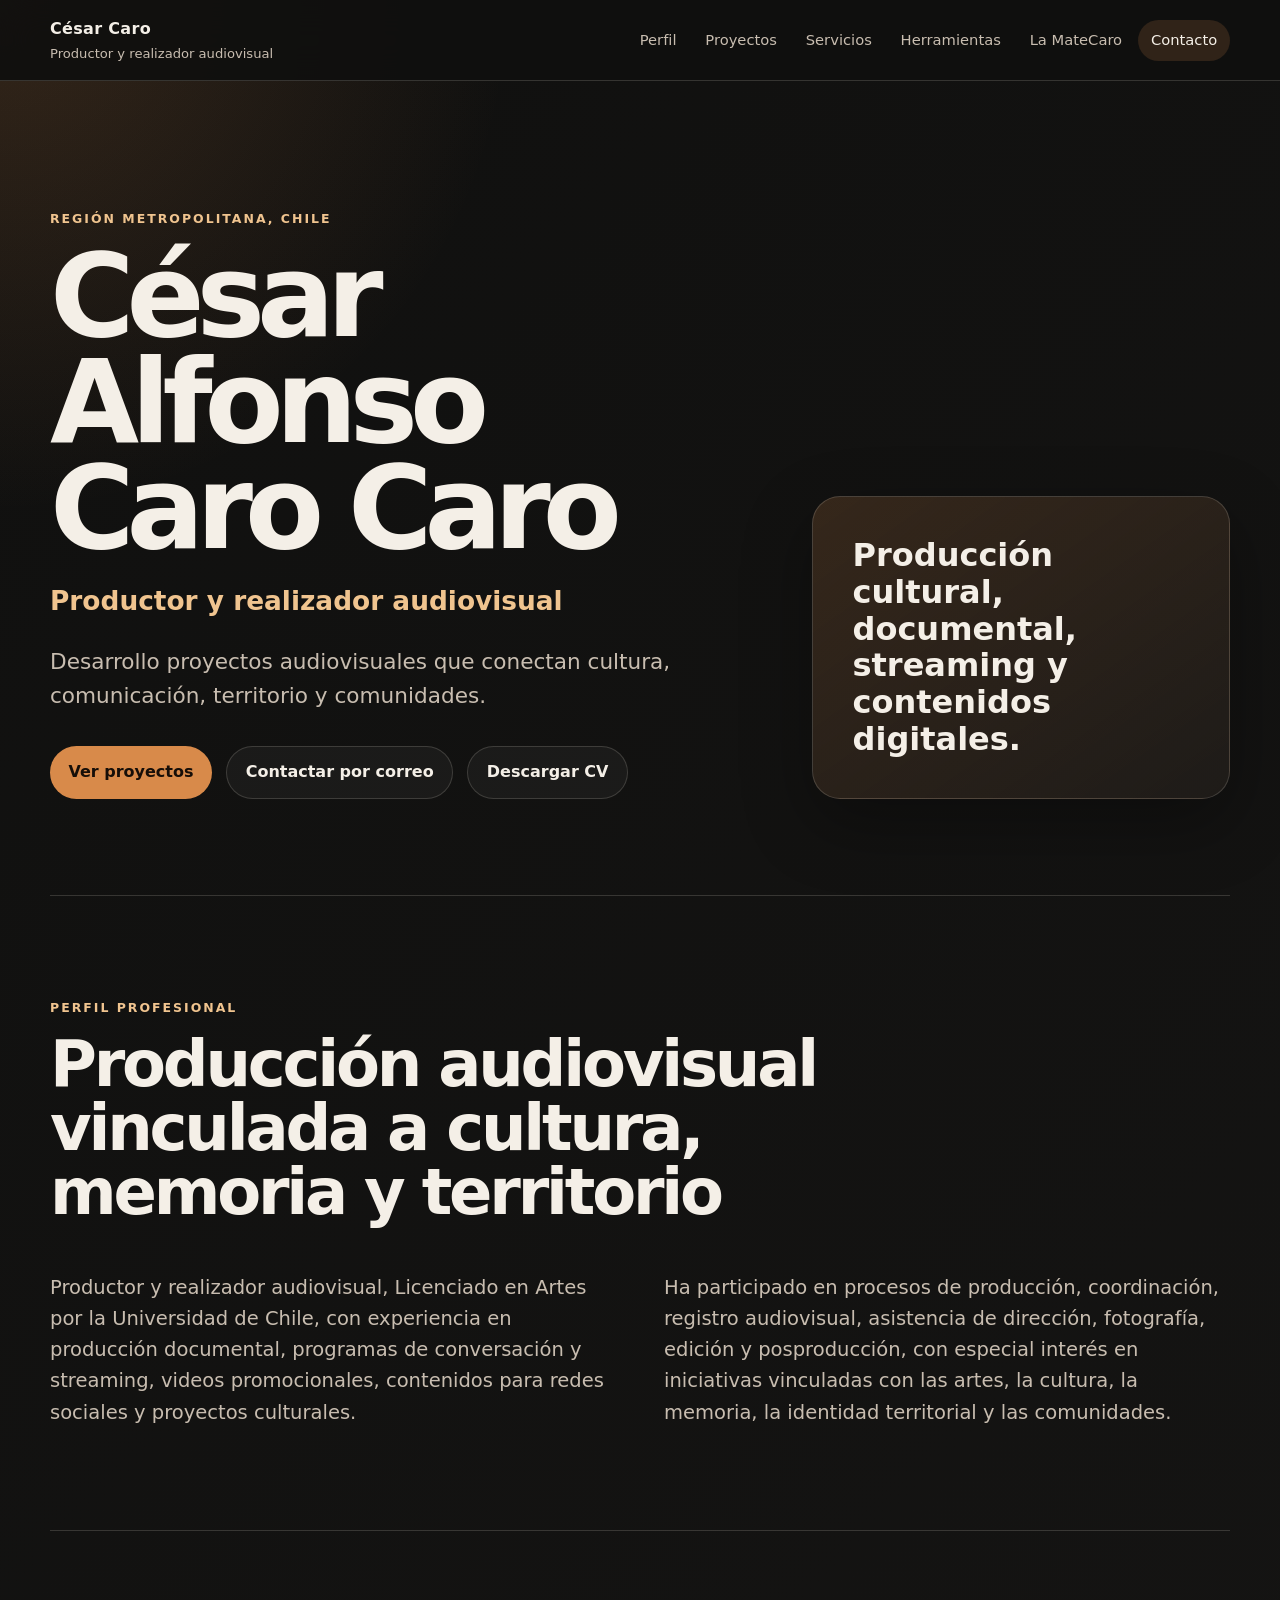
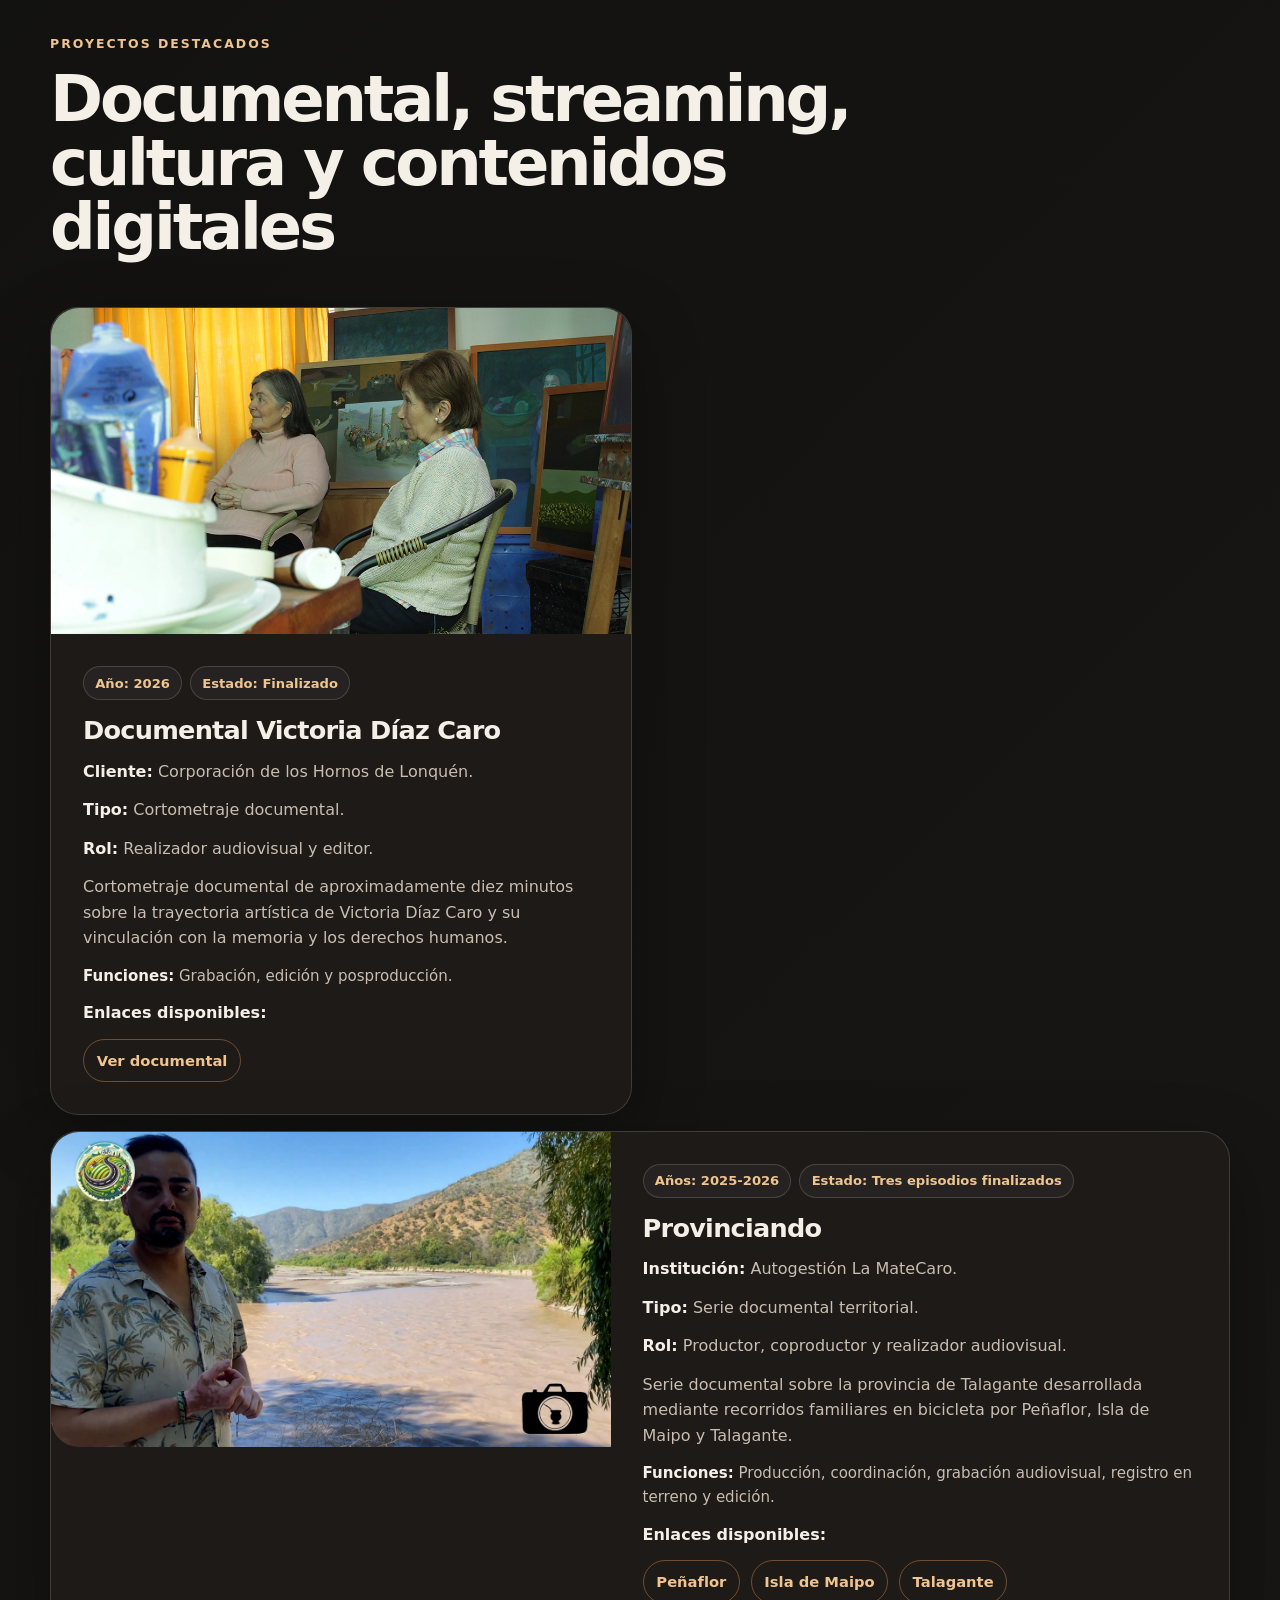
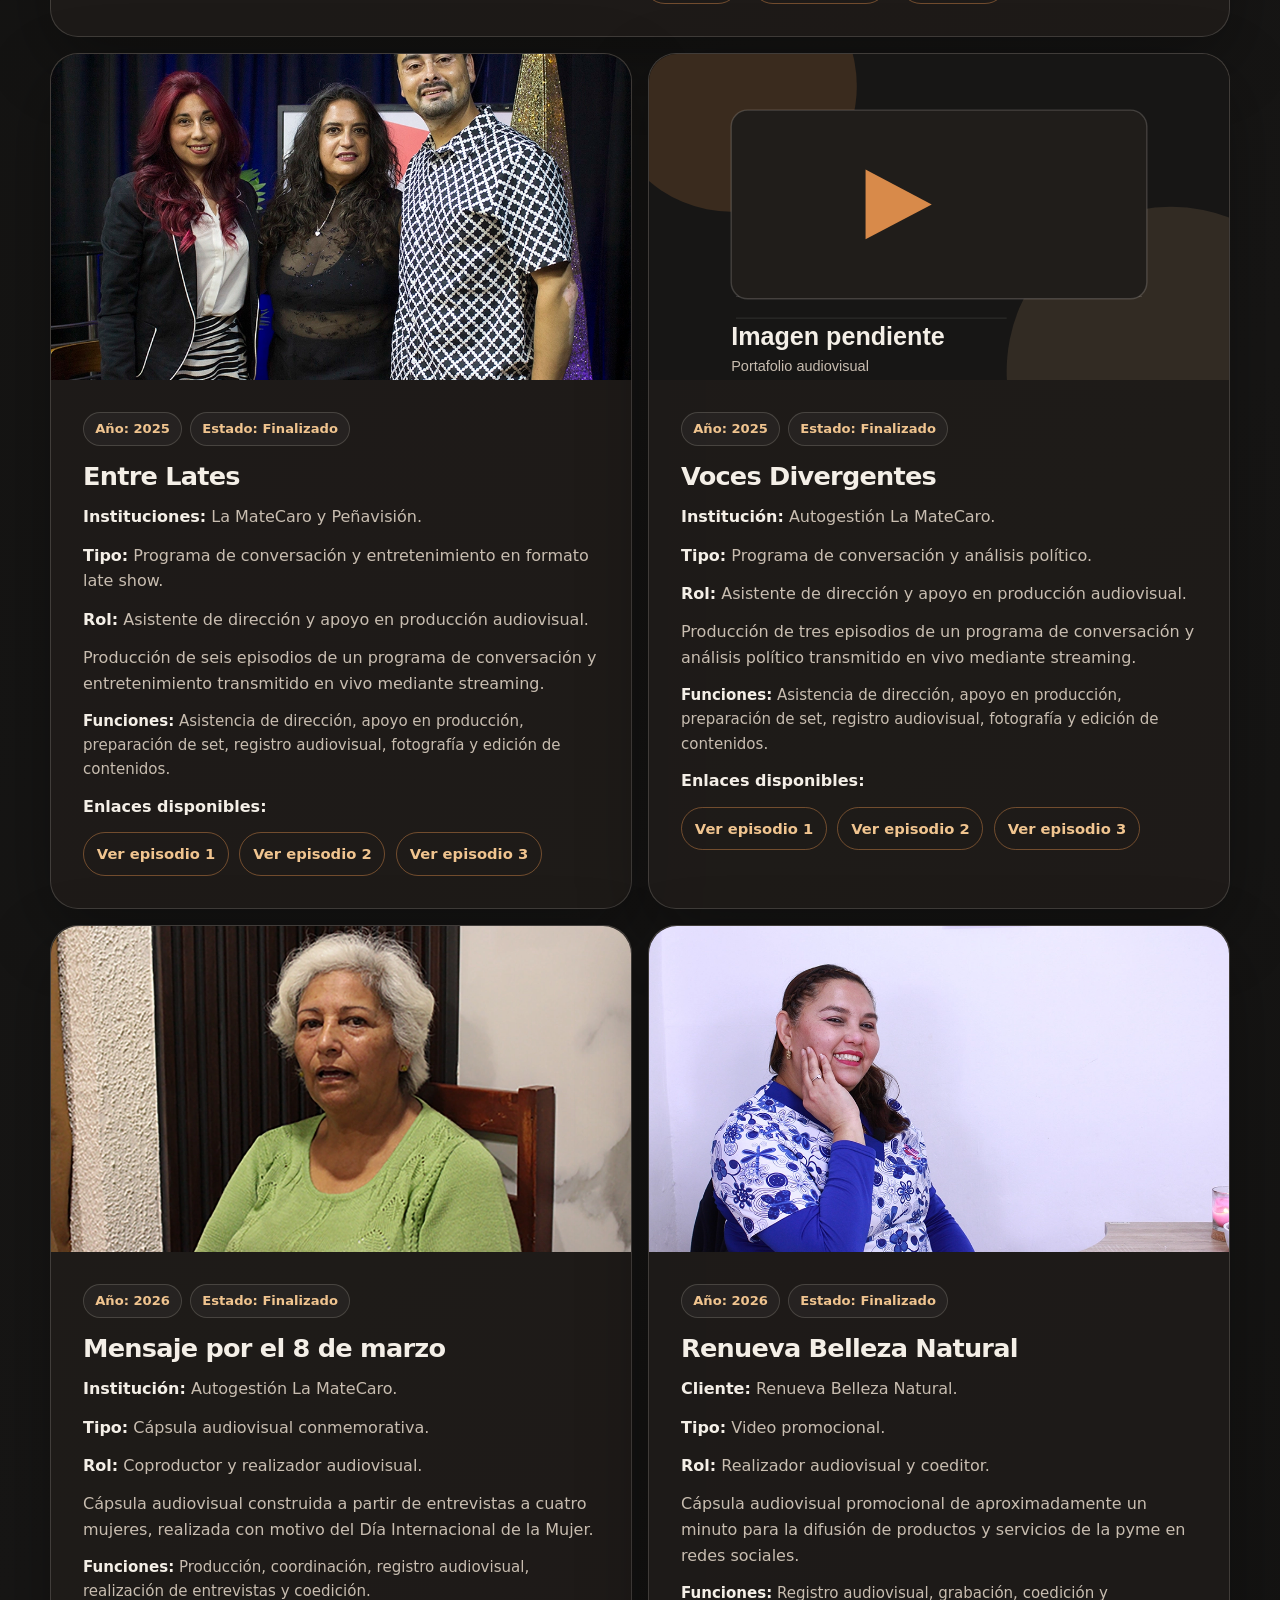
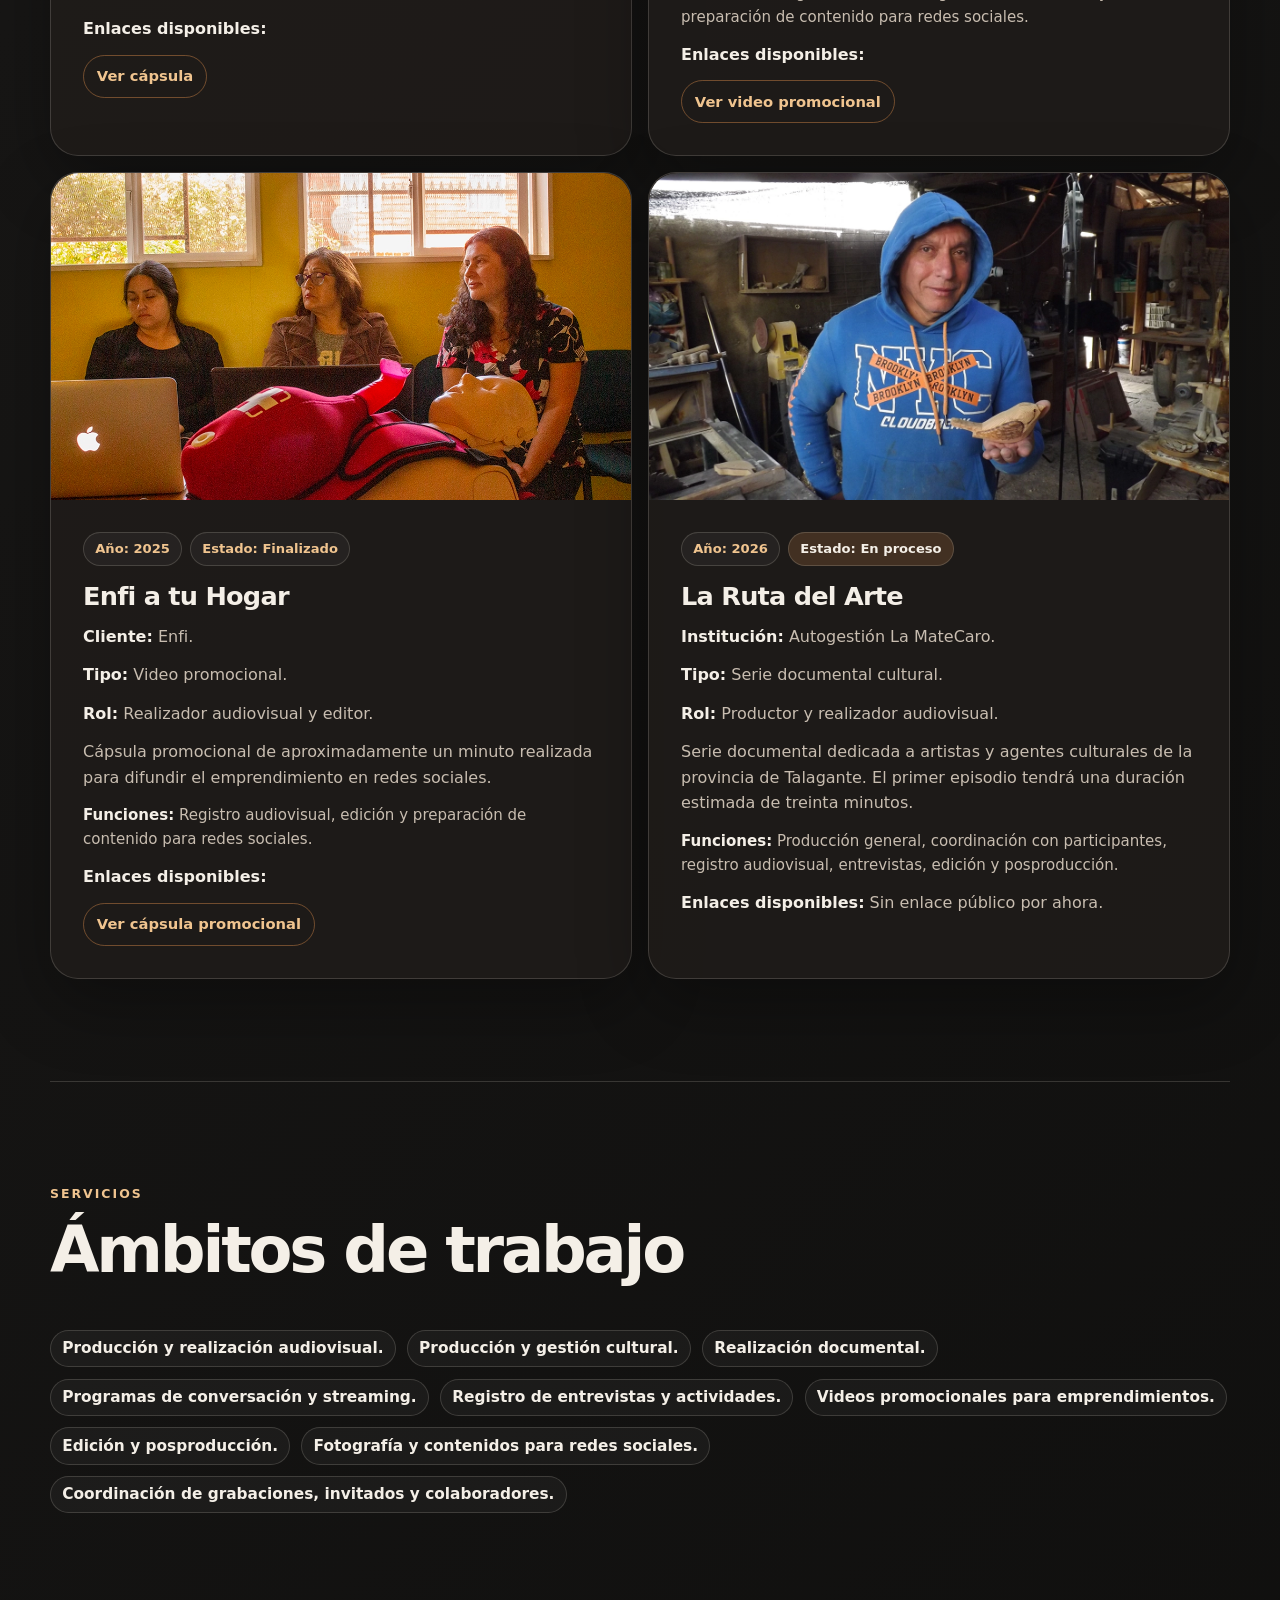
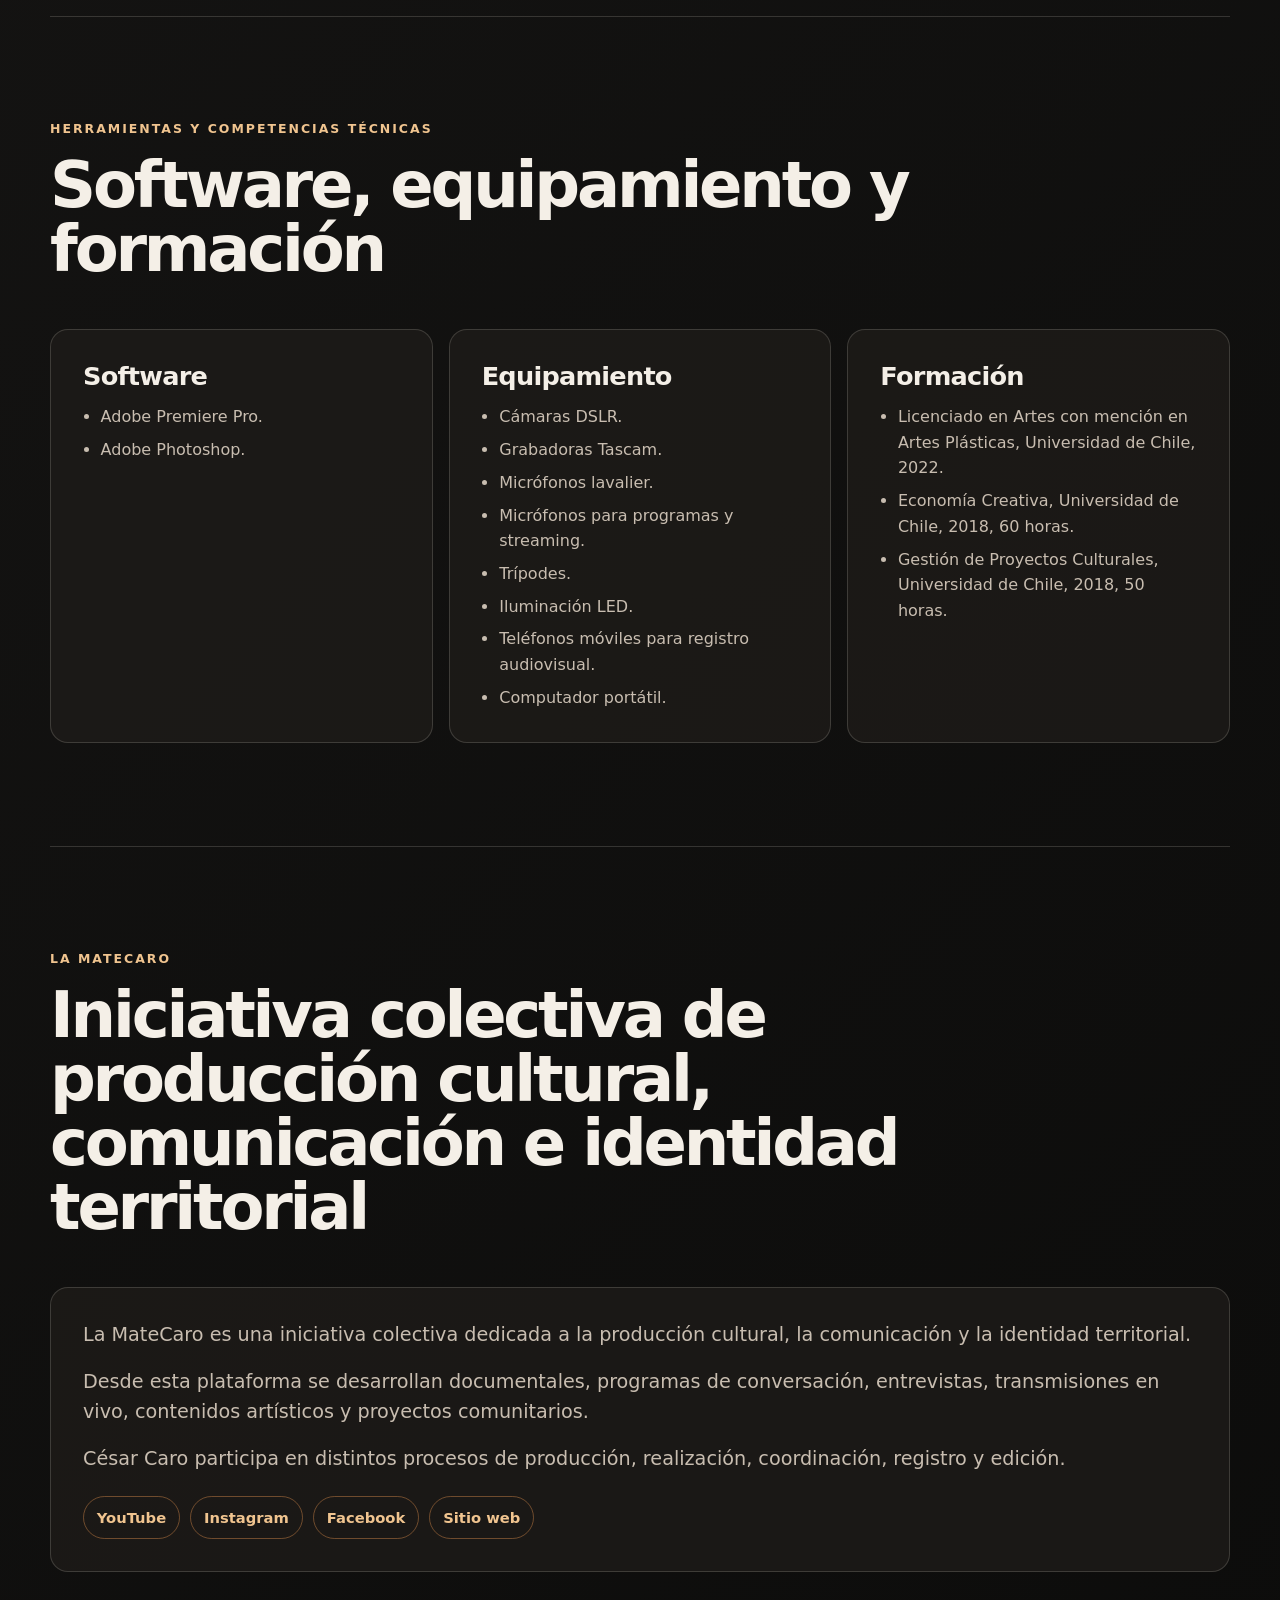
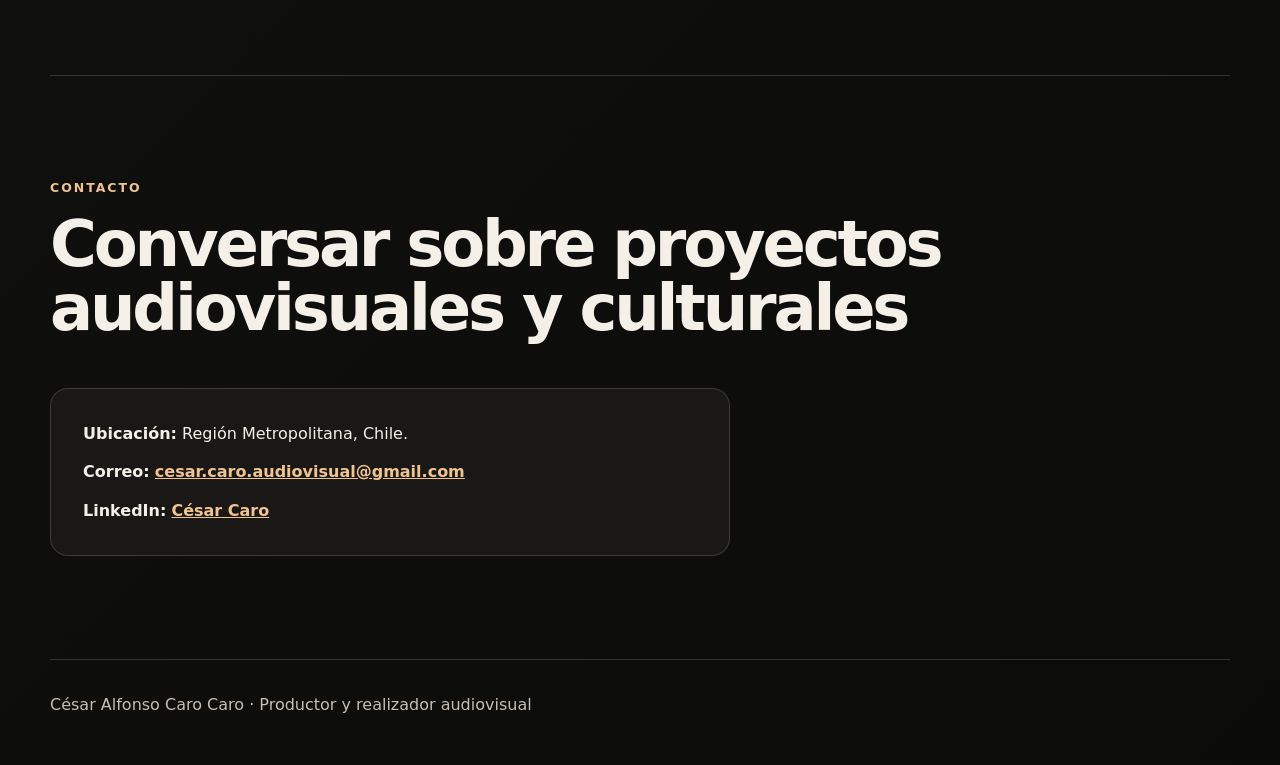
==== index.html @ 21b6f990 "Crea versión pública segura del portafolio" ====
<!doctype html>
<html lang="es">
  <head>
    <meta charset="utf-8">
    <meta name="viewport" content="width=device-width, initial-scale=1">
    <meta name="description" content="Portafolio profesional de César Alfonso Caro Caro, productor y realizador audiovisual en la Región Metropolitana, Chile.">
    <title>César Alfonso Caro Caro | Portafolio audiovisual</title>
    <link rel="stylesheet" href="./assets/css/styles.css">
    <script src="./assets/js/main.js" defer></script>
  </head>
  <body>
    <a class="skip-link" href="#contenido">Saltar al contenido principal</a>

    <header class="site-header">
      <div class="header-inner">
        <a class="brand" href="#inicio" aria-label="Ir al inicio">
          <span class="brand-name">César Caro</span>
          <span class="brand-role">Productor y realizador audiovisual</span>
        </a>
        <button class="nav-toggle" type="button" aria-expanded="false" aria-controls="navegacion">
          <span class="nav-toggle-line"></span>
          <span class="sr-only">Abrir navegación</span>
        </button>
        <nav class="site-nav" id="navegacion" aria-label="Navegación principal">
          <a href="#perfil">Perfil</a>
          <a href="#proyectos">Proyectos</a>
          <a href="#servicios">Servicios</a>
          <a href="#herramientas">Herramientas</a>
          <a href="#matecaro">La MateCaro</a>
          <a href="#contacto">Contacto</a>
        </nav>
      </div>
    </header>

    <main id="contenido" tabindex="-1">
      <section class="hero" id="inicio" aria-labelledby="titulo-principal">
        <div class="hero-content">
          <p class="eyebrow">Región Metropolitana, Chile</p>
          <h1 id="titulo-principal">César Alfonso Caro Caro</h1>
          <p class="hero-role">Productor y realizador audiovisual</p>
          <p class="hero-text">Desarrollo proyectos audiovisuales que conectan cultura, comunicación, territorio y comunidades.</p>
          <div class="hero-actions" aria-label="Acciones principales">
            <a class="button button-primary" href="#proyectos">Ver proyectos</a>
            <a class="button button-secondary" href="mailto:cesar.caro.audiovisual@gmail.com">Contactar por correo</a>
            <a class="button button-secondary" href="./documentos/cv-cesar-caro.pdf" download="cv-cesar-caro.pdf">Descargar CV</a>
          </div>
        </div>
        <div class="hero-panel" aria-label="Especialidades">
          <p>Producción cultural, documental, streaming y contenidos digitales.</p>
        </div>
      </section>

      <section class="section" id="perfil" aria-labelledby="perfil-title">
        <div class="section-heading">
          <p class="eyebrow">Perfil profesional</p>
          <h2 id="perfil-title">Producción audiovisual vinculada a cultura, memoria y territorio</h2>
        </div>
        <div class="text-columns">
          <p>Productor y realizador audiovisual, Licenciado en Artes por la Universidad de Chile, con experiencia en producción documental, programas de conversación y streaming, videos promocionales, contenidos para redes sociales y proyectos culturales.</p>
          <p>Ha participado en procesos de producción, coordinación, registro audiovisual, asistencia de dirección, fotografía, edición y posproducción, con especial interés en iniciativas vinculadas con las artes, la cultura, la memoria, la identidad territorial y las comunidades.</p>
        </div>
      </section>

      <section class="section" id="proyectos" aria-labelledby="proyectos-title">
        <div class="section-heading">
          <p class="eyebrow">Proyectos destacados</p>
          <h2 id="proyectos-title">Documental, streaming, cultura y contenidos digitales</h2>
        </div>

        <div class="projects-grid">
          <article class="project-card">
            <div class="project-media">
              <img src="./assets/img/Victoria_diaz_caro.webp" alt="Fotograma del documental Victoria Díaz Caro" width="720" height="405">
            </div>
            <div class="project-body">
              <div class="project-meta"><span>Año: 2026</span><span>Estado: Finalizado</span></div>
              <h3>Documental Victoria Díaz Caro</h3>
              <p><strong>Cliente:</strong> Corporación de los Hornos de Lonquén.</p>
              <p><strong>Tipo:</strong> Cortometraje documental.</p>
              <p><strong>Rol:</strong> Realizador audiovisual y editor.</p>
              <p>Cortometraje documental de aproximadamente diez minutos sobre la trayectoria artística de Victoria Díaz Caro y su vinculación con la memoria y los derechos humanos.</p>
              <p class="functions"><strong>Funciones:</strong> Grabación, edición y posproducción.</p>
              <p class="project-links-label"><strong>Enlaces disponibles:</strong></p>
              <div class="project-links" aria-label="Enlaces disponibles de Documental Victoria Díaz Caro">
                <a class="text-link" href="https://youtu.be/wDp8alt8QJM" target="_blank" rel="noopener noreferrer">Ver documental</a>
              </div>
            </div>
          </article>

          <article class="project-card project-card-featured">
            <div class="project-media">
              <img src="./assets/img/Provinciando_a.webp" alt="Fotograma de la serie Provinciando" width="720" height="405">
            </div>
            <div class="project-body">
              <div class="project-meta"><span>Años: 2025-2026</span><span>Estado: Tres episodios finalizados</span></div>
              <h3>Provinciando</h3>
              <p><strong>Institución:</strong> Autogestión La MateCaro.</p>
              <p><strong>Tipo:</strong> Serie documental territorial.</p>
              <p><strong>Rol:</strong> Productor, coproductor y realizador audiovisual.</p>
              <p>Serie documental sobre la provincia de Talagante desarrollada mediante recorridos familiares en bicicleta por Peñaflor, Isla de Maipo y Talagante.</p>
              <p class="functions"><strong>Funciones:</strong> Producción, coordinación, grabación audiovisual, registro en terreno y edición.</p>
              <p class="project-links-label"><strong>Enlaces disponibles:</strong></p>
              <div class="project-links" aria-label="Enlaces disponibles de Provinciando">
                <a class="text-link" href="https://youtu.be/pg8mJ3ZPUN8" target="_blank" rel="noopener noreferrer">Peñaflor</a>
                <a class="text-link" href="https://youtu.be/R7HZbGiBmEg" target="_blank" rel="noopener noreferrer">Isla de Maipo</a>
                <a class="text-link" href="https://youtu.be/ptY-2nWW1Uc" target="_blank" rel="noopener noreferrer">Talagante</a>
              </div>
            </div>
          </article>

          <article class="project-card">
            <div class="project-media">
              <img src="./assets/img/Entre_lates_1.webp" alt="Fotograma del programa Entre Lates" width="720" height="405">
            </div>
            <div class="project-body">
              <div class="project-meta"><span>Año: 2025</span><span>Estado: Finalizado</span></div>
              <h3>Entre Lates</h3>
              <p><strong>Instituciones:</strong> La MateCaro y Peñavisión.</p>
              <p><strong>Tipo:</strong> Programa de conversación y entretenimiento en formato late show.</p>
              <p><strong>Rol:</strong> Asistente de dirección y apoyo en producción audiovisual.</p>
              <p>Producción de seis episodios de un programa de conversación y entretenimiento transmitido en vivo mediante streaming.</p>
              <p class="functions"><strong>Funciones:</strong> Asistencia de dirección, apoyo en producción, preparación de set, registro audiovisual, fotografía y edición de contenidos.</p>
              <p class="project-links-label"><strong>Enlaces disponibles:</strong></p>
              <div class="project-links" aria-label="Enlaces disponibles de Entre Lates">
                <a class="text-link" href="https://youtu.be/wwFWxBviV2o" target="_blank" rel="noopener noreferrer">Ver episodio 1</a>
                <a class="text-link" href="https://youtu.be/iuj43W0-gBI" target="_blank" rel="noopener noreferrer">Ver episodio 2</a>
                <a class="text-link" href="https://youtu.be/1EuA2OM0GyU" target="_blank" rel="noopener noreferrer">Ver episodio 3</a>
              </div>
            </div>
          </article>

          <article class="project-card">
            <div class="project-media">
              <img src="./assets/img/placeholder.svg" alt="Marcador visual para Voces Divergentes" width="720" height="405">
            </div>
            <div class="project-body">
              <div class="project-meta"><span>Año: 2025</span><span>Estado: Finalizado</span></div>
              <h3>Voces Divergentes</h3>
              <p><strong>Institución:</strong> Autogestión La MateCaro.</p>
              <p><strong>Tipo:</strong> Programa de conversación y análisis político.</p>
              <p><strong>Rol:</strong> Asistente de dirección y apoyo en producción audiovisual.</p>
              <p>Producción de tres episodios de un programa de conversación y análisis político transmitido en vivo mediante streaming.</p>
              <p class="functions"><strong>Funciones:</strong> Asistencia de dirección, apoyo en producción, preparación de set, registro audiovisual, fotografía y edición de contenidos.</p>
              <p class="project-links-label"><strong>Enlaces disponibles:</strong></p>
              <div class="project-links" aria-label="Enlaces disponibles de Voces Divergentes">
                <a class="text-link" href="https://www.youtube.com/watch?v=GJvnniicuOI" target="_blank" rel="noopener noreferrer">Ver episodio 1</a>
                <a class="text-link" href="https://www.youtube.com/watch?v=me-4BKa7tAk" target="_blank" rel="noopener noreferrer">Ver episodio 2</a>
                <a class="text-link" href="https://www.youtube.com/watch?v=WFlWxC81lFg" target="_blank" rel="noopener noreferrer">Ver episodio 3</a>
              </div>
            </div>
          </article>

          <article class="project-card">
            <div class="project-media">
              <img src="./assets/img/8_demarzo-Carmen_quezada_2.webp" alt="Fotograma de la cápsula Mensaje por el 8 de marzo" width="720" height="405">
            </div>
            <div class="project-body">
              <div class="project-meta"><span>Año: 2026</span><span>Estado: Finalizado</span></div>
              <h3>Mensaje por el 8 de marzo</h3>
              <p><strong>Institución:</strong> Autogestión La MateCaro.</p>
              <p><strong>Tipo:</strong> Cápsula audiovisual conmemorativa.</p>
              <p><strong>Rol:</strong> Coproductor y realizador audiovisual.</p>
              <p>Cápsula audiovisual construida a partir de entrevistas a cuatro mujeres, realizada con motivo del Día Internacional de la Mujer.</p>
              <p class="functions"><strong>Funciones:</strong> Producción, coordinación, registro audiovisual, realización de entrevistas y coedición.</p>
              <p class="project-links-label"><strong>Enlaces disponibles:</strong></p>
              <div class="project-links" aria-label="Enlaces disponibles de Mensaje por el 8 de marzo">
                <a class="text-link" href="https://youtu.be/wG1ghwejRTg" target="_blank" rel="noopener noreferrer">Ver cápsula</a>
              </div>
            </div>
          </article>

          <article class="project-card">
            <div class="project-media">
              <img src="./assets/img/renueva.webp" alt="Fotograma del video promocional Renueva Belleza Natural" width="720" height="405">
            </div>
            <div class="project-body">
              <div class="project-meta"><span>Año: 2026</span><span>Estado: Finalizado</span></div>
              <h3>Renueva Belleza Natural</h3>
              <p><strong>Cliente:</strong> Renueva Belleza Natural.</p>
              <p><strong>Tipo:</strong> Video promocional.</p>
              <p><strong>Rol:</strong> Realizador audiovisual y coeditor.</p>
              <p>Cápsula audiovisual promocional de aproximadamente un minuto para la difusión de productos y servicios de la pyme en redes sociales.</p>
              <p class="functions"><strong>Funciones:</strong> Registro audiovisual, grabación, coedición y preparación de contenido para redes sociales.</p>
              <p class="project-links-label"><strong>Enlaces disponibles:</strong></p>
              <div class="project-links" aria-label="Enlaces disponibles de Renueva Belleza Natural">
                <a class="text-link" href="https://youtu.be/IMA7t4yBA_E" target="_blank" rel="noopener noreferrer">Ver video promocional</a>
              </div>
            </div>
          </article>

          <article class="project-card">
            <div class="project-media">
              <img src="./assets/img/Enfi_1.webp" alt="Fotograma del video promocional Enfi a tu Hogar" width="720" height="405">
            </div>
            <div class="project-body">
              <div class="project-meta"><span>Año: 2025</span><span>Estado: Finalizado</span></div>
              <h3>Enfi a tu Hogar</h3>
              <p><strong>Cliente:</strong> Enfi.</p>
              <p><strong>Tipo:</strong> Video promocional.</p>
              <p><strong>Rol:</strong> Realizador audiovisual y editor.</p>
              <p>Cápsula promocional de aproximadamente un minuto realizada para difundir el emprendimiento en redes sociales.</p>
              <p class="functions"><strong>Funciones:</strong> Registro audiovisual, edición y preparación de contenido para redes sociales.</p>
              <p class="project-links-label"><strong>Enlaces disponibles:</strong></p>
              <div class="project-links" aria-label="Enlaces disponibles de Enfi a tu Hogar">
                <a class="text-link" href="https://youtube.com/shorts/bHj3osJy6B8" target="_blank" rel="noopener noreferrer">Ver cápsula promocional</a>
              </div>
            </div>
          </article>

          <article class="project-card">
            <div class="project-media">
              <img src="./assets/img/Ruta_del_arte_don_hugo.webp" alt="Fotograma de La Ruta del Arte" width="720" height="405">
            </div>
            <div class="project-body">
              <div class="project-meta"><span>Año: 2026</span><span class="status-progress">Estado: En proceso</span></div>
              <h3>La Ruta del Arte</h3>
              <p><strong>Institución:</strong> Autogestión La MateCaro.</p>
              <p><strong>Tipo:</strong> Serie documental cultural.</p>
              <p><strong>Rol:</strong> Productor y realizador audiovisual.</p>
              <p>Serie documental dedicada a artistas y agentes culturales de la provincia de Talagante. El primer episodio tendrá una duración estimada de treinta minutos.</p>
              <p class="functions"><strong>Funciones:</strong> Producción general, coordinación con participantes, registro audiovisual, entrevistas, edición y posproducción.</p>
              <p class="project-no-link"><strong>Enlaces disponibles:</strong> Sin enlace público por ahora.</p>
            </div>
          </article>
        </div>
      </section>

      <section class="section split-section" id="servicios" aria-labelledby="servicios-title">
        <div class="section-heading">
          <p class="eyebrow">Servicios</p>
          <h2 id="servicios-title">Ámbitos de trabajo</h2>
        </div>
        <ul class="tag-list">
          <li>Producción y realización audiovisual.</li>
          <li>Producción y gestión cultural.</li>
          <li>Realización documental.</li>
          <li>Programas de conversación y streaming.</li>
          <li>Registro de entrevistas y actividades.</li>
          <li>Videos promocionales para emprendimientos.</li>
          <li>Edición y posproducción.</li>
          <li>Fotografía y contenidos para redes sociales.</li>
          <li>Coordinación de grabaciones, invitados y colaboradores.</li>
        </ul>
      </section>

      <section class="section tools-section" id="herramientas" aria-labelledby="herramientas-title">
        <div class="section-heading">
          <p class="eyebrow">Herramientas y competencias técnicas</p>
          <h2 id="herramientas-title">Software, equipamiento y formación</h2>
        </div>
        <div class="info-grid">
          <article class="info-card">
            <h3>Software</h3>
            <ul>
              <li>Adobe Premiere Pro.</li>
              <li>Adobe Photoshop.</li>
            </ul>
          </article>
          <article class="info-card">
            <h3>Equipamiento</h3>
            <ul>
              <li>Cámaras DSLR.</li>
              <li>Grabadoras Tascam.</li>
              <li>Micrófonos lavalier.</li>
              <li>Micrófonos para programas y streaming.</li>
              <li>Trípodes.</li>
              <li>Iluminación LED.</li>
              <li>Teléfonos móviles para registro audiovisual.</li>
              <li>Computador portátil.</li>
            </ul>
          </article>
          <article class="info-card" id="formacion">
            <h3>Formación</h3>
            <ul>
              <li>Licenciado en Artes con mención en Artes Plásticas, Universidad de Chile, 2022.</li>
              <li>Economía Creativa, Universidad de Chile, 2018, 60 horas.</li>
              <li>Gestión de Proyectos Culturales, Universidad de Chile, 2018, 50 horas.</li>
            </ul>
          </article>
        </div>
      </section>

      <section class="section matecaro-section" id="matecaro" aria-labelledby="matecaro-title">
        <div class="section-heading">
          <p class="eyebrow">La MateCaro</p>
          <h2 id="matecaro-title">Iniciativa colectiva de producción cultural, comunicación e identidad territorial</h2>
        </div>
        <div class="matecaro-content">
          <p>La MateCaro es una iniciativa colectiva dedicada a la producción cultural, la comunicación y la identidad territorial.</p>
          <p>Desde esta plataforma se desarrollan documentales, programas de conversación, entrevistas, transmisiones en vivo, contenidos artísticos y proyectos comunitarios.</p>
          <p>César Caro participa en distintos procesos de producción, realización, coordinación, registro y edición.</p>
          <div class="project-links" aria-label="Enlaces públicos de La MateCaro">
            <a class="text-link" href="https://www.youtube.com/@LaMateCaro" target="_blank" rel="noopener noreferrer">YouTube</a>
            <a class="text-link" href="https://www.instagram.com/lamatecaro" target="_blank" rel="noopener noreferrer">Instagram</a>
            <a class="text-link" href="https://www.facebook.com/profile.php?id=61588993417848" target="_blank" rel="noopener noreferrer">Facebook</a>
            <a class="text-link" href="https://fundacionlamatecaro.cl/" target="_blank" rel="noopener noreferrer">Sitio web</a>
          </div>
        </div>
      </section>

      <section class="section contact-section" id="contacto" aria-labelledby="contacto-title">
        <div class="section-heading">
          <p class="eyebrow">Contacto</p>
          <h2 id="contacto-title">Conversar sobre proyectos audiovisuales y culturales</h2>
        </div>
        <div class="contact-card">
          <p><strong>Ubicación:</strong> Región Metropolitana, Chile.</p>
          <p><strong>Correo:</strong> <a href="mailto:cesar.caro.audiovisual@gmail.com">cesar.caro.audiovisual@gmail.com</a></p>
          <p><strong>LinkedIn:</strong> <a href="https://www.linkedin.com/in/c%C3%A9sar-caro-62aa33311/" target="_blank" rel="noopener noreferrer">César Caro</a></p>
        </div>
      </section>
    </main>

    <footer class="site-footer">
      <p>César Alfonso Caro Caro · Productor y realizador audiovisual</p>
    </footer>
  </body>
</html>
---- assets/css/styles.css ----
:root {
  color-scheme: dark;
  --bg: #10100f;
  --bg-soft: #171615;
  --panel: #201d1a;
  --panel-strong: #2a241f;
  --text: #f4efe7;
  --muted: #c8bdb0;
  --accent: #d88a4a;
  --accent-soft: #f0c48f;
  --border: rgba(244, 239, 231, 0.16);
  --shadow: 0 24px 70px rgba(0, 0, 0, 0.32);
  --radius-lg: 28px;
  --radius-md: 18px;
  --max-width: 1180px;
}

* {
  box-sizing: border-box;
}

html {
  scroll-behavior: smooth;
}

body {
  min-width: 320px;
  margin: 0;
  overflow-x: hidden;
  background:
    radial-gradient(circle at top left, rgba(216, 138, 74, 0.18), transparent 32rem),
    linear-gradient(135deg, #10100f 0%, #171615 48%, #0b0b0a 100%);
  color: var(--text);
  font-family: system-ui, -apple-system, BlinkMacSystemFont, "Segoe UI", sans-serif;
  line-height: 1.6;
}

img {
  display: block;
  max-width: 100%;
  height: auto;
}

a {
  color: inherit;
}

a:focus-visible,
button:focus-visible {
  outline: 3px solid var(--accent-soft);
  outline-offset: 4px;
}

.skip-link {
  position: fixed;
  top: 1rem;
  left: 1rem;
  z-index: 100;
  transform: translateY(-200%);
  border-radius: 999px;
  background: var(--accent-soft);
  color: #1b120c;
  padding: 0.75rem 1rem;
  font-weight: 700;
}

.skip-link:focus {
  transform: translateY(0);
}

.sr-only {
  position: absolute;
  width: 1px;
  height: 1px;
  overflow: hidden;
  clip: rect(0, 0, 0, 0);
  white-space: nowrap;
}

.site-header {
  position: sticky;
  top: 0;
  z-index: 20;
  border-bottom: 1px solid var(--border);
  background: rgba(16, 16, 15, 0.92);
  backdrop-filter: blur(18px);
}

.header-inner {
  display: flex;
  align-items: center;
  justify-content: space-between;
  gap: 1.5rem;
  width: min(100% - 2rem, var(--max-width));
  margin: 0 auto;
  padding: 1rem 0;
}

.brand {
  display: grid;
  gap: 0.1rem;
  text-decoration: none;
}

.brand-name {
  font-weight: 800;
  letter-spacing: 0.02em;
}

.brand-role {
  color: var(--muted);
  font-size: 0.82rem;
}

.site-nav {
  display: flex;
  align-items: center;
  gap: 0.2rem;
}

.site-nav a {
  border-radius: 999px;
  color: var(--muted);
  padding: 0.55rem 0.8rem;
  font-size: 0.92rem;
  text-decoration: none;
}

.site-nav a:hover,
.site-nav a.is-active {
  background: rgba(216, 138, 74, 0.16);
  color: var(--text);
}

.nav-toggle {
  display: none;
  border: 1px solid var(--border);
  border-radius: 999px;
  background: var(--panel);
  color: var(--text);
  padding: 0.75rem;
}

.nav-toggle-line,
.nav-toggle-line::before,
.nav-toggle-line::after {
  display: block;
  width: 1.35rem;
  height: 2px;
  background: currentColor;
  content: "";
}

.nav-toggle-line::before {
  transform: translateY(-6px);
}

.nav-toggle-line::after {
  transform: translateY(4px);
}

main {
  width: min(100% - 2rem, var(--max-width));
  margin: 0 auto;
}

.hero {
  display: grid;
  grid-template-columns: minmax(0, 1.25fr) minmax(280px, 0.75fr);
  gap: clamp(1.5rem, 5vw, 4rem);
  align-items: end;
  min-height: 78vh;
  padding: clamp(4rem, 10vw, 8rem) 0 clamp(3rem, 8vw, 6rem);
}

.hero-content,
.section,
.hero-panel {
  min-width: 0;
}

.eyebrow {
  margin: 0 0 0.85rem;
  color: var(--accent-soft);
  font-size: 0.78rem;
  font-weight: 800;
  letter-spacing: 0.16em;
  text-transform: uppercase;
}

h1,
h2,
h3,
p {
  overflow-wrap: anywhere;
}

h1 {
  max-width: 12ch;
  margin: 0;
  font-size: clamp(3.1rem, 9vw, 7.6rem);
  line-height: 0.92;
  letter-spacing: -0.07em;
}

h2 {
  max-width: 900px;
  margin: 0;
  font-size: clamp(2rem, 5vw, 4rem);
  line-height: 1;
  letter-spacing: -0.05em;
}

h3 {
  margin: 0 0 0.9rem;
  font-size: clamp(1.35rem, 2vw, 1.8rem);
  line-height: 1.1;
  letter-spacing: -0.03em;
}

.hero-role {
  margin: 1.2rem 0 0;
  color: var(--accent-soft);
  font-size: clamp(1.1rem, 3vw, 1.65rem);
  font-weight: 700;
}

.hero-text {
  max-width: 720px;
  margin: 1.4rem 0 0;
  color: var(--muted);
  font-size: clamp(1.1rem, 2vw, 1.35rem);
}

.hero-actions {
  display: flex;
  flex-wrap: wrap;
  gap: 0.9rem;
  margin-top: 2rem;
}

.button,
.text-link {
  display: inline-flex;
  align-items: center;
  justify-content: center;
  border-radius: 999px;
  font-weight: 800;
  text-decoration: none;
}

.button {
  min-height: 2.9rem;
  padding: 0.8rem 1.15rem;
}

.button-primary {
  background: var(--accent);
  color: #160e08;
}

.button-secondary {
  border: 1px solid var(--border);
  background: rgba(255, 255, 255, 0.04);
}

.hero-panel {
  border: 1px solid var(--border);
  border-radius: var(--radius-lg);
  background: linear-gradient(145deg, rgba(216, 138, 74, 0.18), rgba(32, 29, 26, 0.86));
  box-shadow: var(--shadow);
  padding: clamp(1.5rem, 4vw, 2.5rem);
}

.hero-panel p {
  margin: 0;
  font-size: clamp(1.25rem, 3vw, 2rem);
  font-weight: 750;
  line-height: 1.15;
}

.section {
  padding: clamp(3.8rem, 8vw, 6.5rem) 0;
  border-top: 1px solid var(--border);
}

.section-heading {
  margin-bottom: clamp(1.8rem, 4vw, 3rem);
}

.text-columns {
  display: grid;
  grid-template-columns: repeat(2, minmax(0, 1fr));
  gap: clamp(1rem, 4vw, 3rem);
  color: var(--muted);
  font-size: clamp(1.05rem, 1.6vw, 1.22rem);
}

.text-columns p,
.matecaro-content p,
.contact-card p {
  margin: 0;
}

.projects-grid {
  display: grid;
  grid-template-columns: repeat(2, minmax(0, 1fr));
  gap: 1rem;
}

.project-card {
  min-width: 0;
  border: 1px solid var(--border);
  border-radius: var(--radius-lg);
  background: rgba(32, 29, 26, 0.82);
  box-shadow: var(--shadow);
}

.project-card-featured {
  grid-column: 1 / -1;
  display: grid;
  grid-template-columns: minmax(0, 0.95fr) minmax(0, 1.05fr);
}

.project-media {
  display: flex;
  aspect-ratio: 16 / 9;
  overflow: hidden;
  border-radius: var(--radius-lg) var(--radius-lg) 0 0;
  background: #231c17;
}

.project-card-featured .project-media {
  border-radius: var(--radius-lg) 0 0 var(--radius-lg);
}

.project-media img {
  width: 100%;
  height: 100%;
  object-fit: cover;
}

.project-body {
  padding: clamp(1.2rem, 3vw, 2rem);
}

.project-body p {
  margin: 0 0 0.8rem;
  color: var(--muted);
}

.project-body strong {
  color: var(--text);
}

.project-meta {
  display: flex;
  flex-wrap: wrap;
  gap: 0.5rem;
  margin-bottom: 1rem;
}

.project-meta span,
.tag-list li {
  border: 1px solid var(--border);
  border-radius: 999px;
  background: rgba(255, 255, 255, 0.04);
  color: var(--accent-soft);
  padding: 0.34rem 0.7rem;
  font-size: 0.82rem;
  font-weight: 800;
}

.project-meta .status-progress {
  background: rgba(216, 138, 74, 0.2);
  color: var(--text);
}

.functions {
  font-size: 0.94rem;
}

.project-links-label {
  margin-top: 1rem;
}

.project-links {
  display: flex;
  flex-wrap: wrap;
  gap: 0.65rem;
  margin-top: 0.35rem;
}

.project-no-link {
  margin-top: 1rem;
}

.text-link {
  border: 1px solid rgba(216, 138, 74, 0.45);
  color: var(--accent-soft);
  padding: 0.55rem 0.8rem;
  font-size: 0.92rem;
}

.text-link:hover {
  background: rgba(216, 138, 74, 0.14);
  color: var(--text);
}

.tag-list {
  display: flex;
  flex-wrap: wrap;
  gap: 0.7rem;
  margin: 0;
  padding: 0;
  list-style: none;
}

.tag-list li {
  color: var(--text);
  font-size: 0.96rem;
}

.info-grid {
  display: grid;
  grid-template-columns: repeat(3, minmax(0, 1fr));
  gap: 1rem;
}

.info-card,
.matecaro-content,
.contact-card {
  border: 1px solid var(--border);
  border-radius: var(--radius-md);
  background: rgba(32, 29, 26, 0.74);
  padding: clamp(1.25rem, 3vw, 2rem);
}

.info-card ul {
  margin: 0;
  padding-left: 1.1rem;
  color: var(--muted);
}

.info-card li + li {
  margin-top: 0.45rem;
}

.matecaro-content {
  display: grid;
  gap: 1rem;
  color: var(--muted);
  font-size: clamp(1.05rem, 1.6vw, 1.2rem);
}

.contact-card {
  display: grid;
  gap: 0.8rem;
  max-width: 680px;
}

.contact-card a {
  color: var(--accent-soft);
  font-weight: 800;
}

.site-footer {
  width: min(100% - 2rem, var(--max-width));
  margin: 0 auto;
  border-top: 1px solid var(--border);
  color: var(--muted);
  padding: 2rem 0 3rem;
}

.site-footer p {
  margin: 0;
}

@media (max-width: 860px) {
  .header-inner {
    align-items: flex-start;
    flex-wrap: wrap;
  }

  .nav-toggle {
    display: inline-flex;
  }

  .site-nav {
    width: 100%;
    flex-wrap: wrap;
    align-items: stretch;
  }

  .js .site-nav {
    display: none;
  }

  .js .site-nav.is-open {
    display: flex;
  }

  .site-nav a {
    flex: 1 1 10rem;
    border: 1px solid var(--border);
    text-align: center;
  }

  .hero,
  .project-card-featured,
  .text-columns,
  .info-grid {
    grid-template-columns: 1fr;
  }

  .hero {
    min-height: auto;
  }

  .projects-grid {
    grid-template-columns: 1fr;
  }

  .project-card-featured .project-media {
    border-radius: var(--radius-lg) var(--radius-lg) 0 0;
  }
}

@media (max-width: 520px) {
  main,
  .header-inner,
  .site-footer {
    width: min(100% - 1rem, var(--max-width));
  }

  .hero-actions,
  .project-links {
    align-items: stretch;
    flex-direction: column;
  }

  .button,
  .text-link {
    width: 100%;
  }

}

@media (prefers-reduced-motion: reduce) {
  *,
  *::before,
  *::after {
    scroll-behavior: auto !important;
  }
}
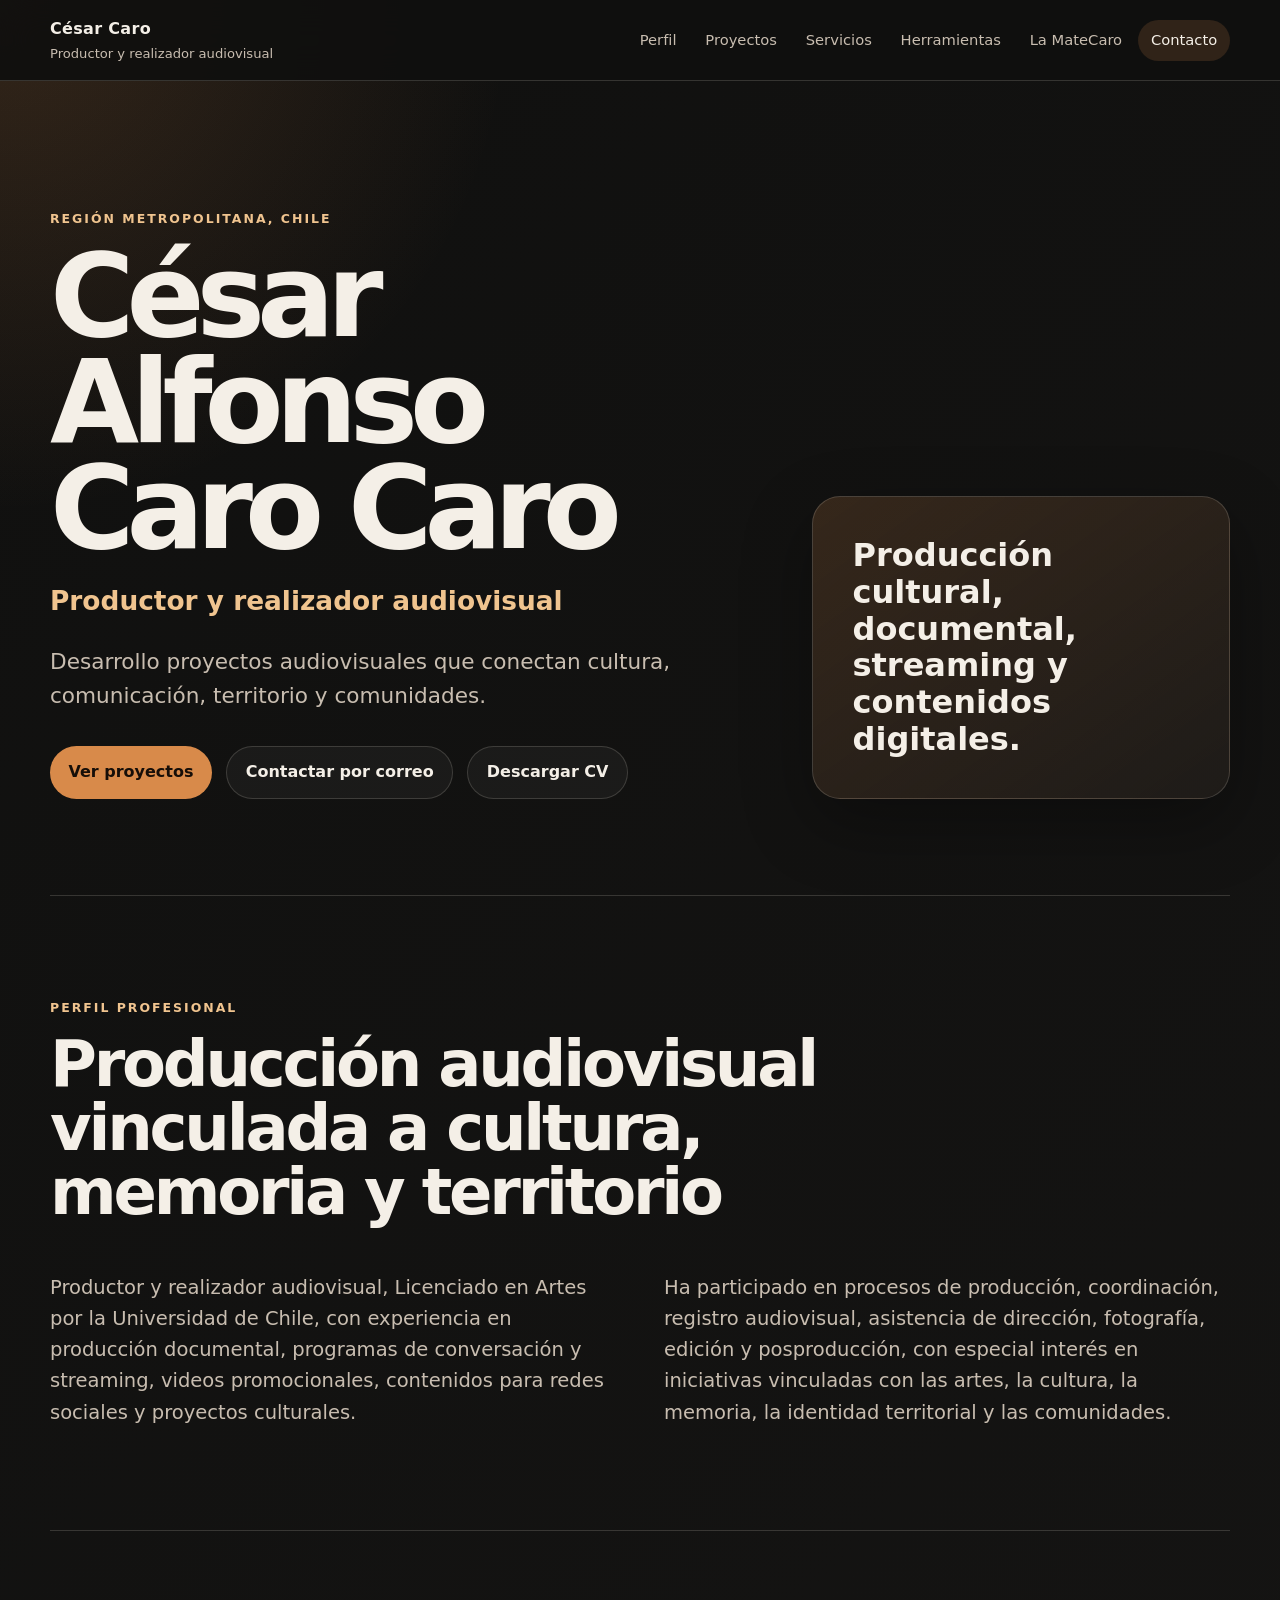
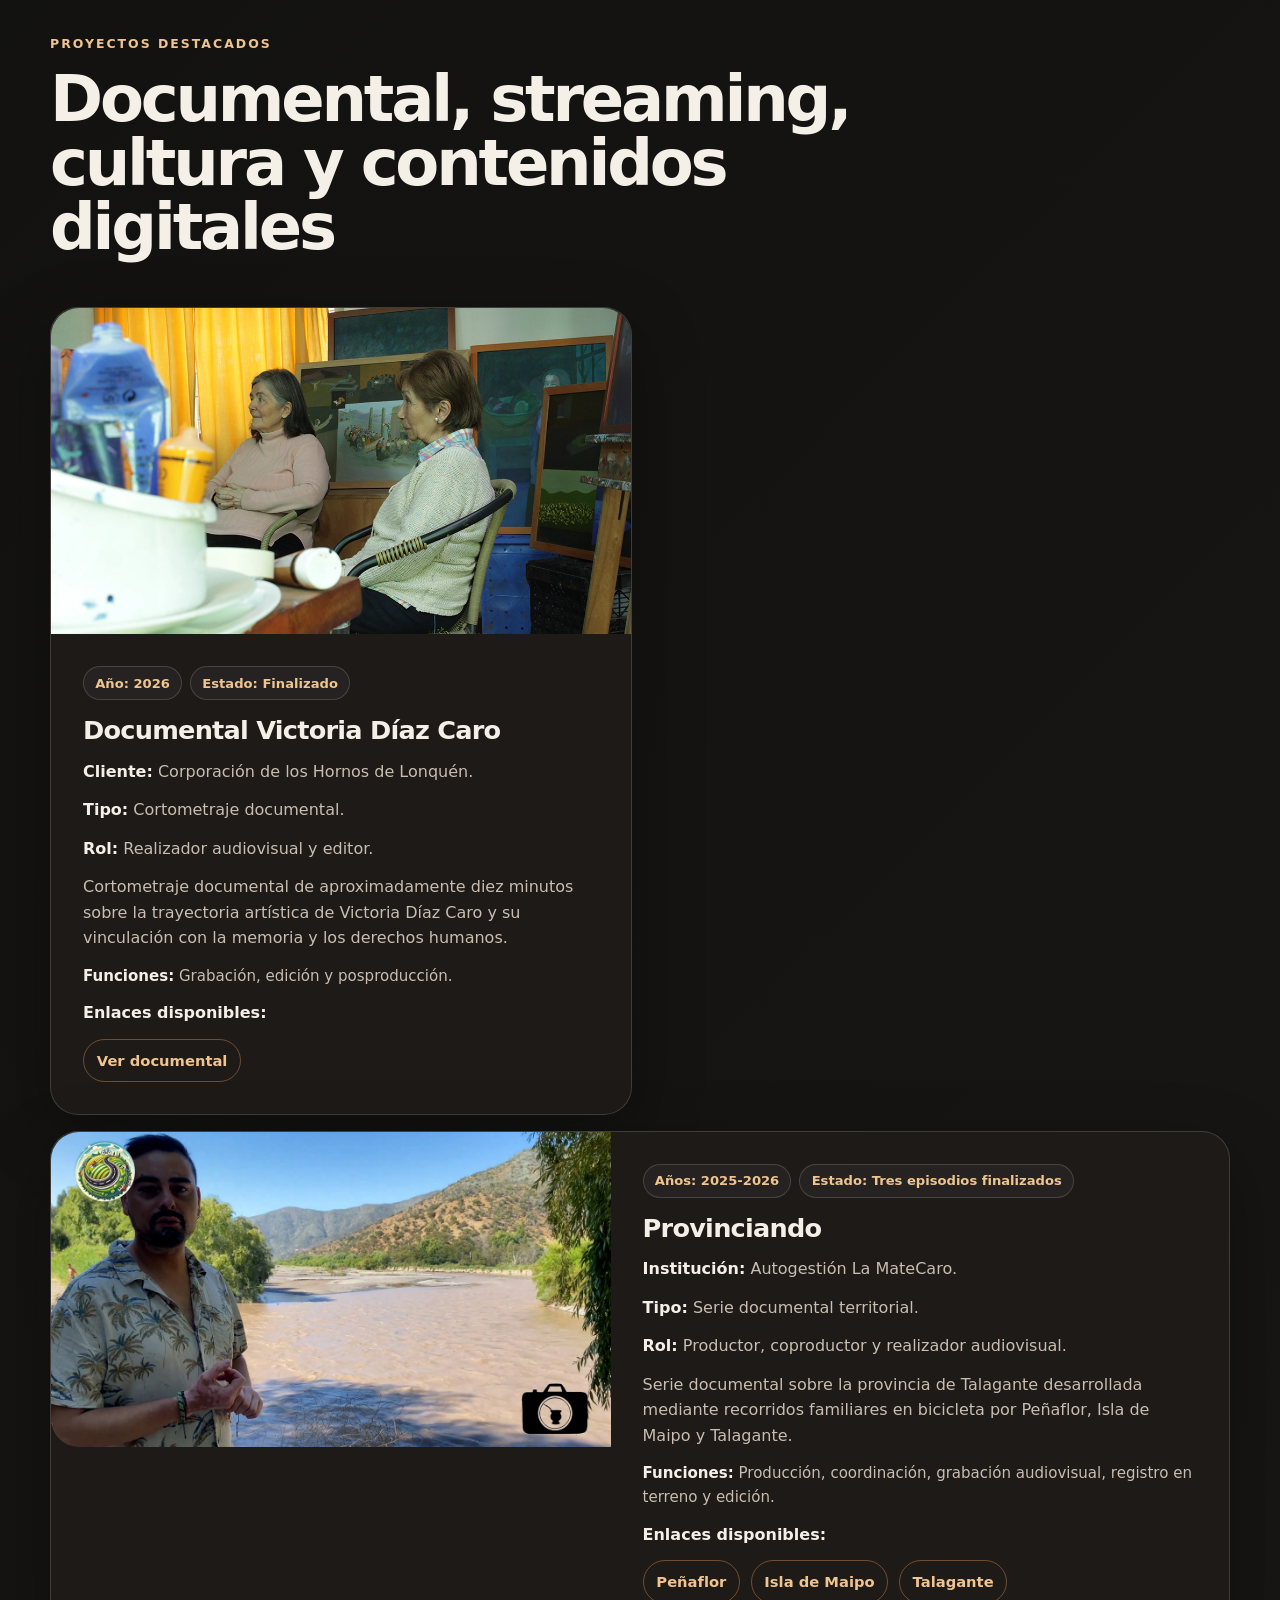
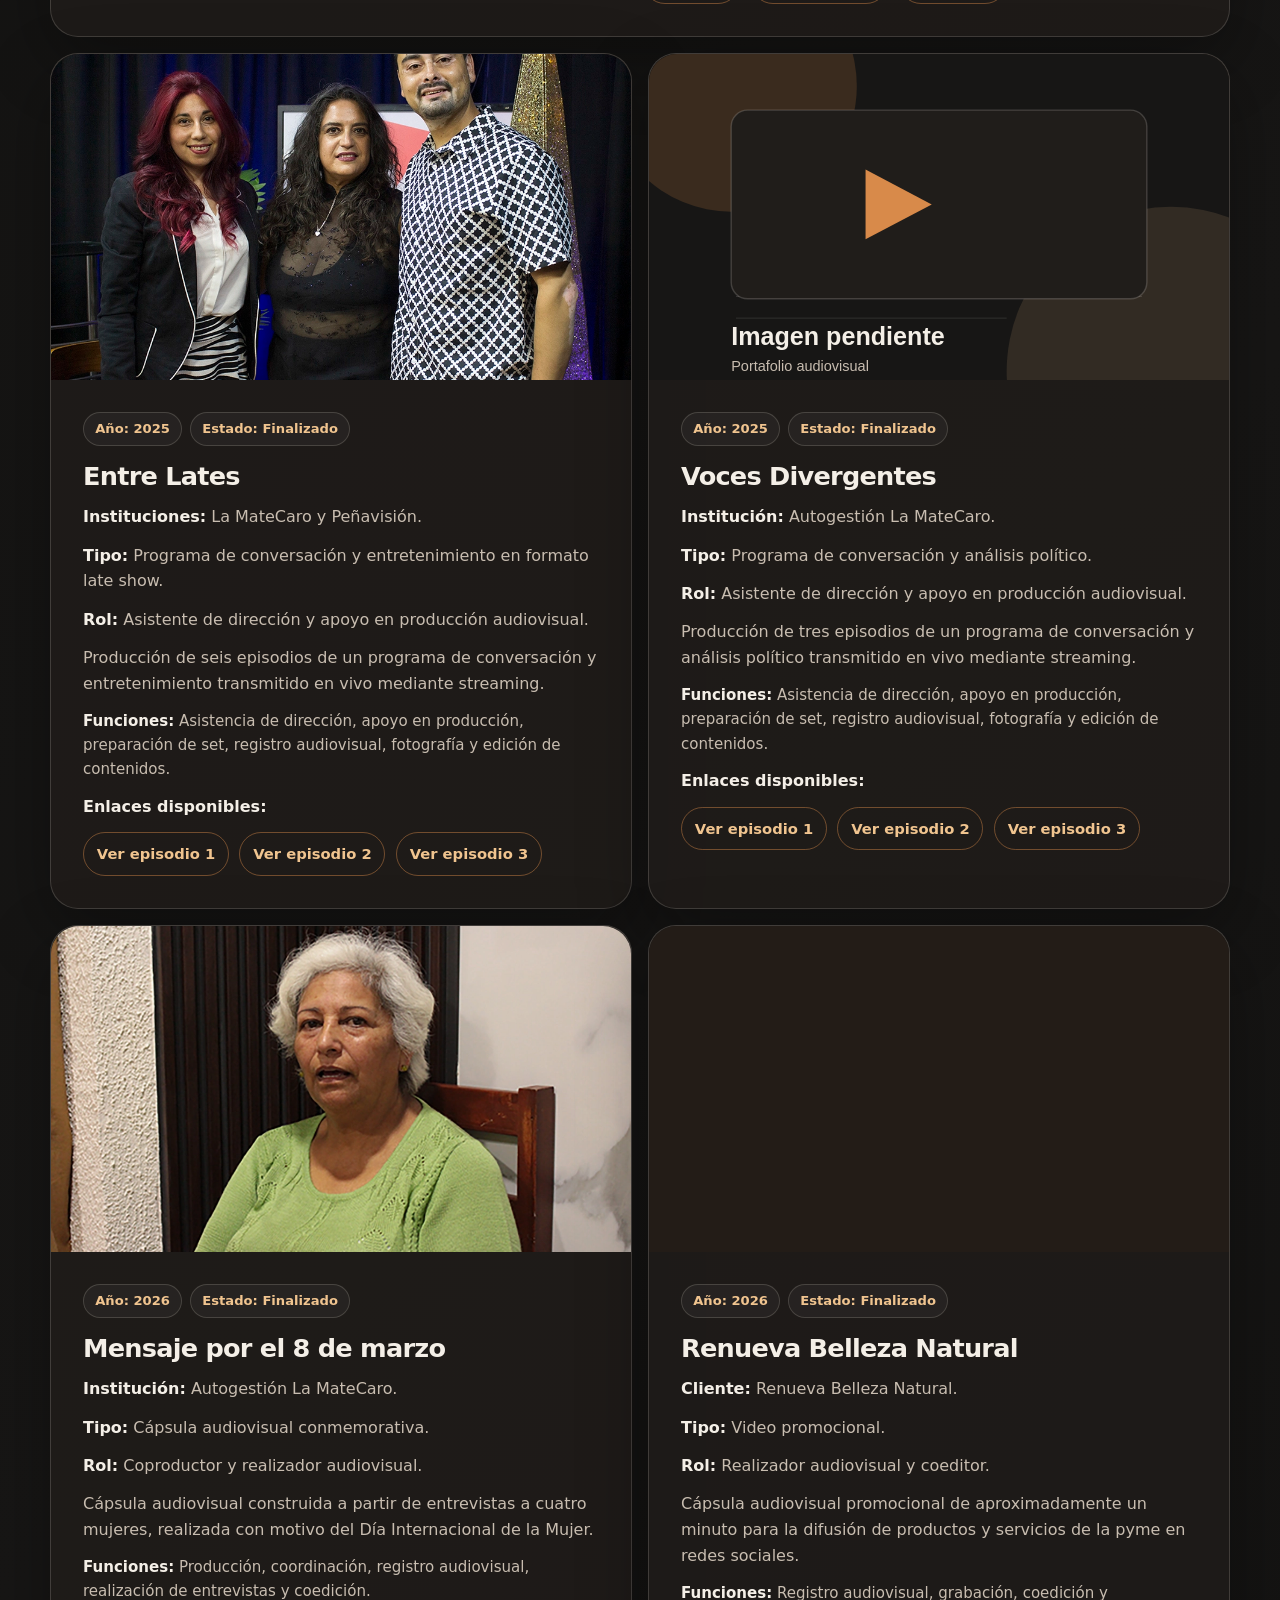
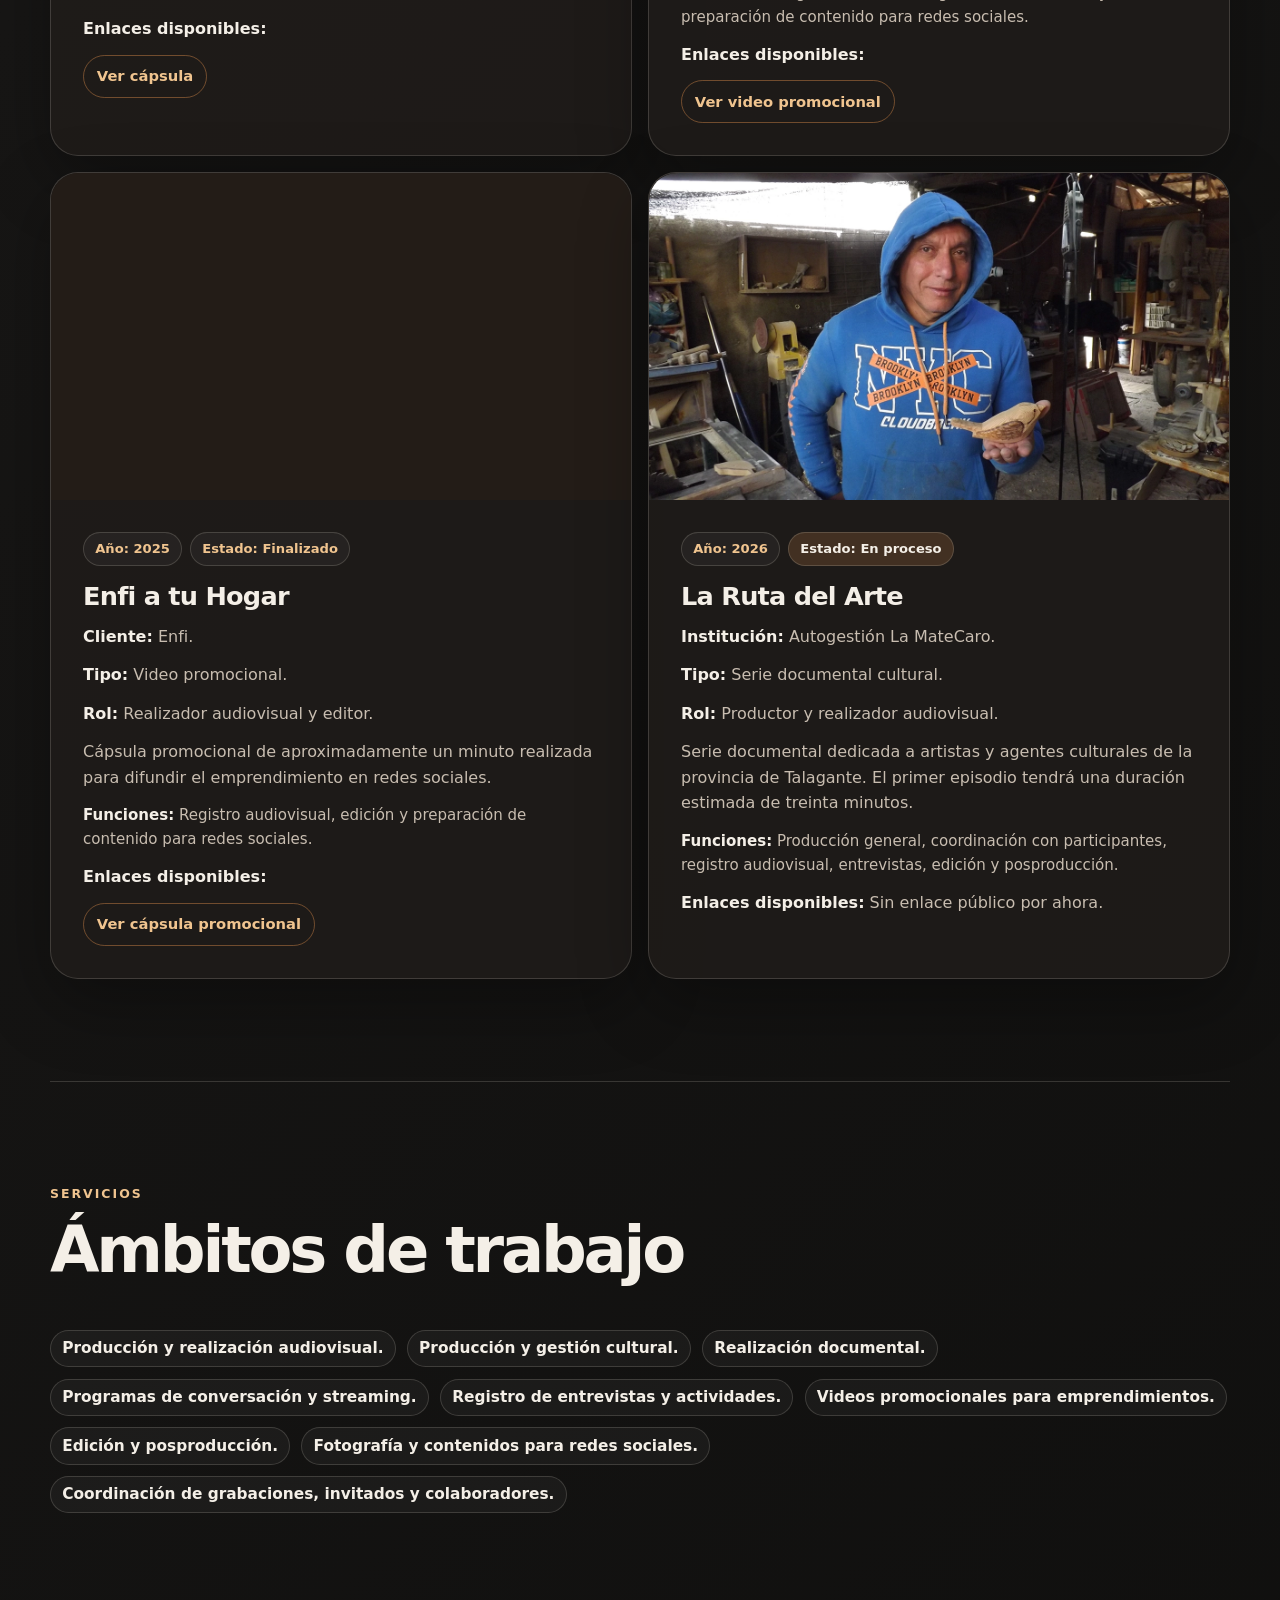
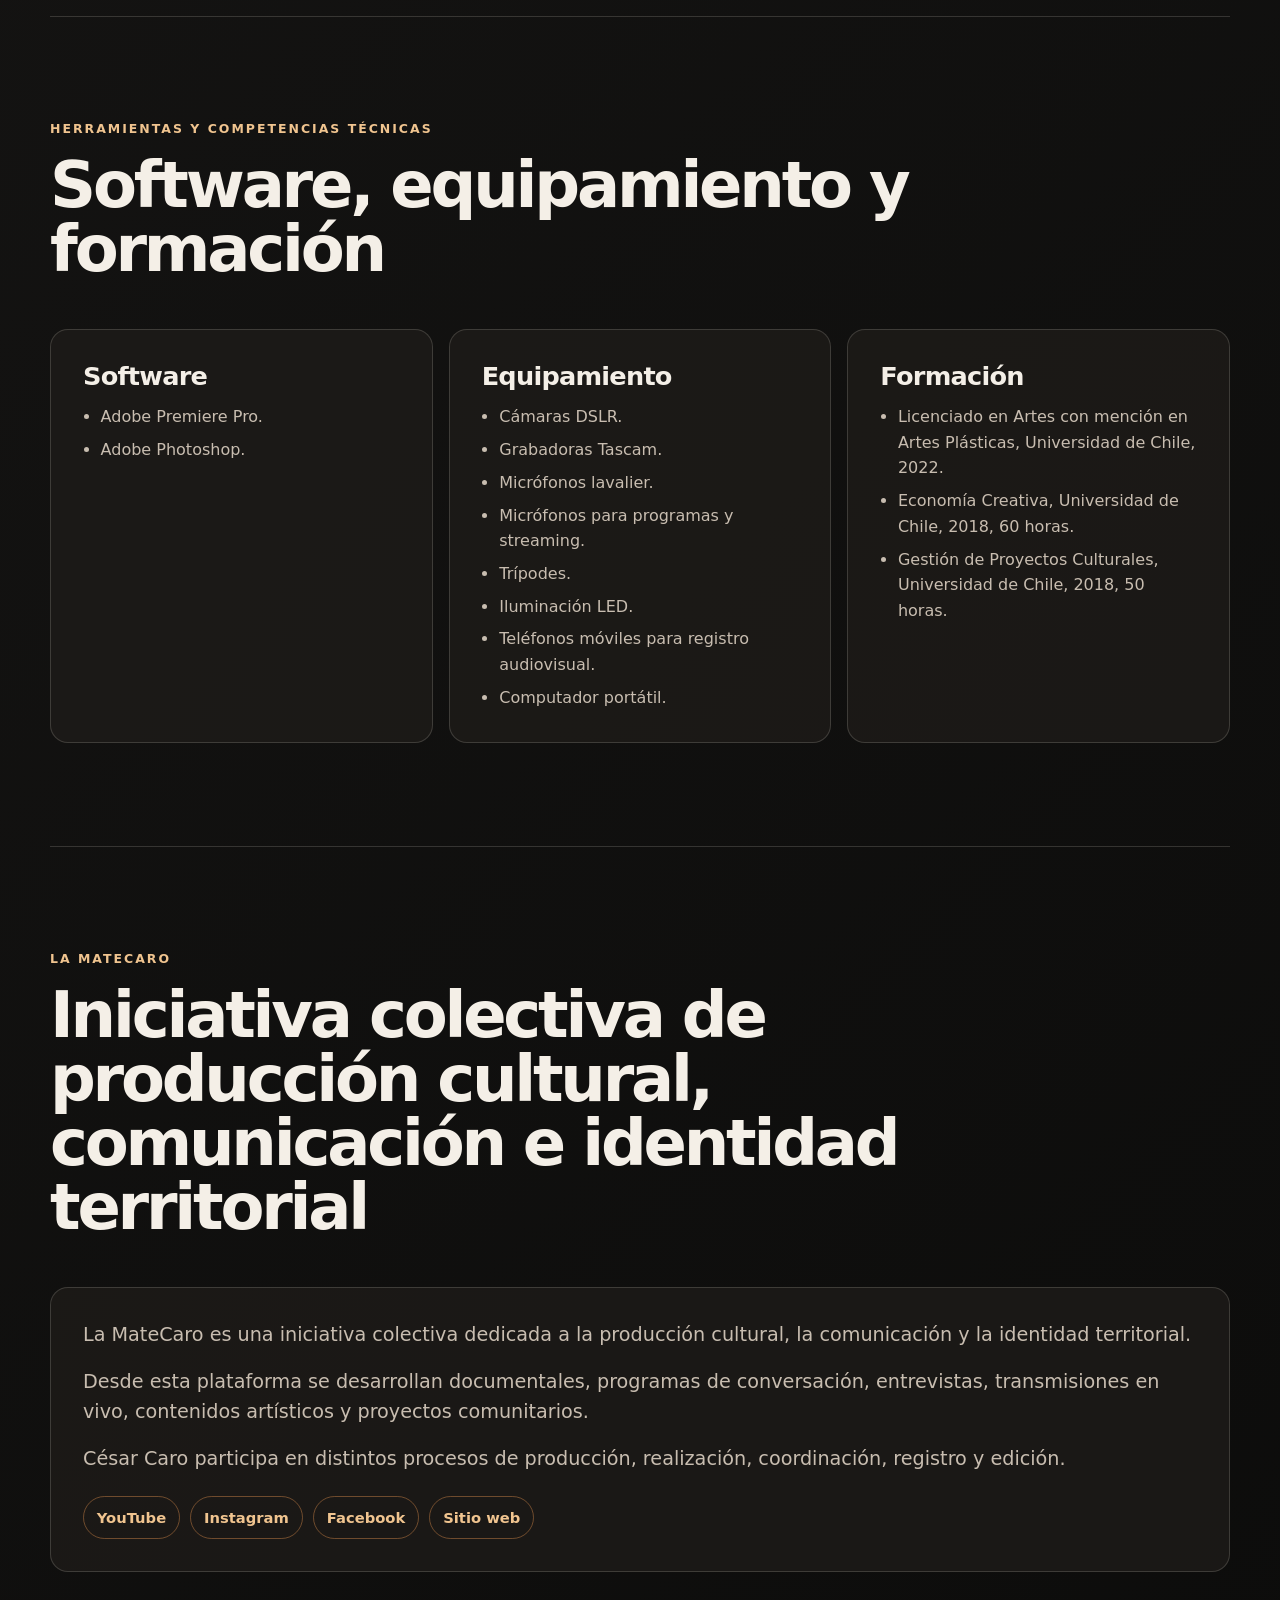
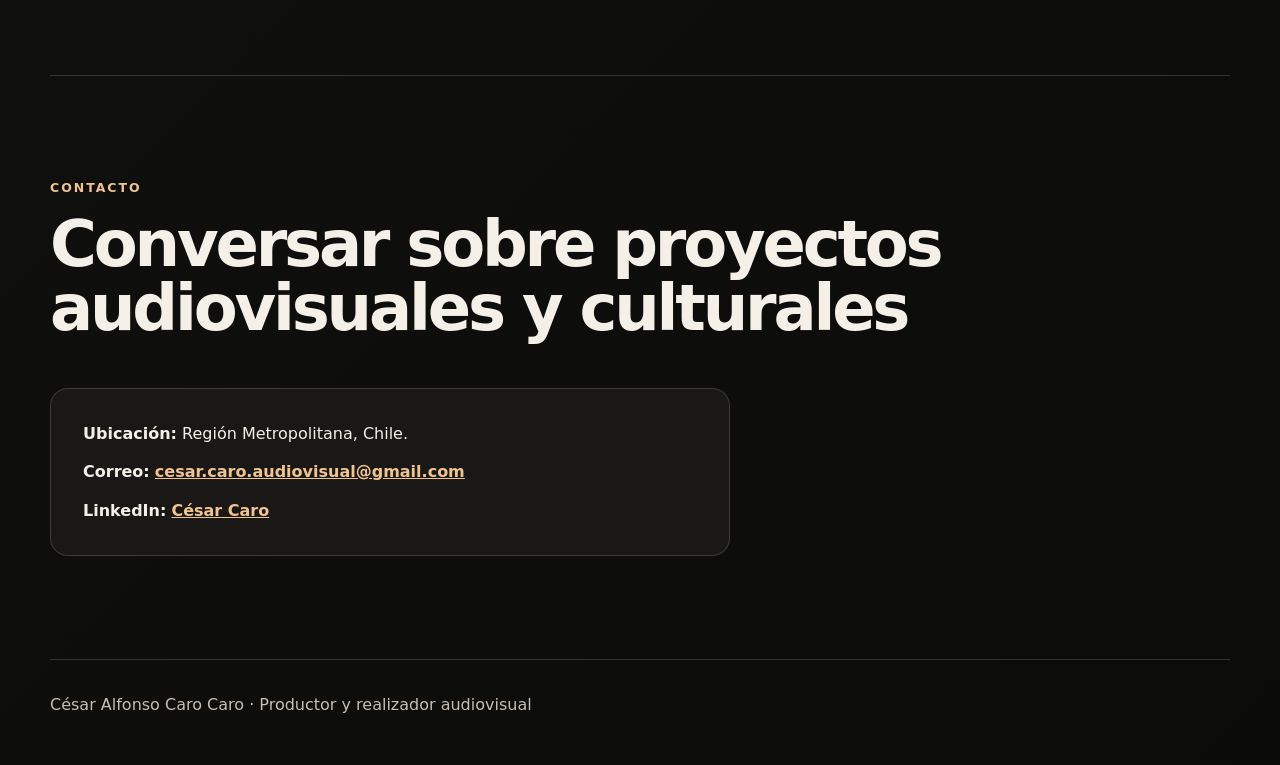
==== commit 87f44734: "Incorpora SEO técnico inicial" ====
--- a/index.html
+++ b/index.html
@@ -1,10 +1,23 @@
 <!doctype html>
-<html lang="es">
+<html lang="es-CL">
   <head>
     <meta charset="utf-8">
     <meta name="viewport" content="width=device-width, initial-scale=1">
-    <meta name="description" content="Portafolio profesional de César Alfonso Caro Caro, productor y realizador audiovisual en la Región Metropolitana, Chile.">
-    <title>César Alfonso Caro Caro | Portafolio audiovisual</title>
+    <meta name="description" content="Portafolio de César Caro, productor y realizador audiovisual en Chile, especializado en documental, producción cultural, streaming y contenidos digitales.">
+    <title>César Caro | Productor y realizador audiovisual en Chile</title>
+    <link rel="canonical" href="https://cesarcarocaroalfonso-lab.github.io/portafolio-cesar-caro/">
+    <meta property="og:type" content="website">
+    <meta property="og:locale" content="es_CL">
+    <meta property="og:title" content="César Caro | Productor y realizador audiovisual en Chile">
+    <meta property="og:description" content="Portafolio de César Caro, productor y realizador audiovisual en Chile, especializado en documental, producción cultural, streaming y contenidos digitales.">
+    <meta property="og:url" content="https://cesarcarocaroalfonso-lab.github.io/portafolio-cesar-caro/">
+    <meta property="og:image" content="https://cesarcarocaroalfonso-lab.github.io/portafolio-cesar-caro/assets/img/Provinciando_a.webp">
+    <meta property="og:image:alt" content="Proyecto audiovisual Provinciando realizado por César Caro">
+    <meta name="twitter:card" content="summary_large_image">
+    <meta name="twitter:title" content="César Caro | Productor y realizador audiovisual en Chile">
+    <meta name="twitter:description" content="Portafolio de César Caro, productor y realizador audiovisual en Chile, especializado en documental, producción cultural, streaming y contenidos digitales.">
+    <meta name="twitter:image" content="https://cesarcarocaroalfonso-lab.github.io/portafolio-cesar-caro/assets/img/Provinciando_a.webp">
+    <meta name="twitter:image:alt" content="Proyecto audiovisual Provinciando realizado por César Caro">
     <link rel="stylesheet" href="./assets/css/styles.css">
     <script src="./assets/js/main.js" defer></script>
   </head>
@@ -70,7 +83,7 @@
         <div class="projects-grid">
           <article class="project-card">
             <div class="project-media">
-              <img src="./assets/img/Victoria_diaz_caro.webp" alt="Fotograma del documental Victoria Díaz Caro" width="720" height="405">
+              <img src="./assets/img/Victoria_diaz_caro.webp" alt="Fotograma del documental Victoria Díaz Caro" width="720" height="405" loading="lazy" decoding="async">
             </div>
             <div class="project-body">
               <div class="project-meta"><span>Año: 2026</span><span>Estado: Finalizado</span></div>
@@ -89,7 +102,7 @@
 
           <article class="project-card project-card-featured">
             <div class="project-media">
-              <img src="./assets/img/Provinciando_a.webp" alt="Fotograma de la serie Provinciando" width="720" height="405">
+              <img src="./assets/img/Provinciando_a.webp" alt="Fotograma de la serie Provinciando" width="720" height="405" loading="lazy" decoding="async">
             </div>
             <div class="project-body">
               <div class="project-meta"><span>Años: 2025-2026</span><span>Estado: Tres episodios finalizados</span></div>
@@ -110,7 +123,7 @@
 
           <article class="project-card">
             <div class="project-media">
-              <img src="./assets/img/Entre_lates_1.webp" alt="Fotograma del programa Entre Lates" width="720" height="405">
+              <img src="./assets/img/Entre_lates_1.webp" alt="Fotograma del programa Entre Lates" width="720" height="405" loading="lazy" decoding="async">
             </div>
             <div class="project-body">
               <div class="project-meta"><span>Año: 2025</span><span>Estado: Finalizado</span></div>
@@ -131,7 +144,7 @@
 
           <article class="project-card">
             <div class="project-media">
-              <img src="./assets/img/placeholder.svg" alt="Marcador visual para Voces Divergentes" width="720" height="405">
+              <img src="./assets/img/placeholder.svg" alt="Marcador visual para Voces Divergentes" width="720" height="405" loading="lazy" decoding="async">
             </div>
             <div class="project-body">
               <div class="project-meta"><span>Año: 2025</span><span>Estado: Finalizado</span></div>
@@ -152,7 +165,7 @@
 
           <article class="project-card">
             <div class="project-media">
-              <img src="./assets/img/8_demarzo-Carmen_quezada_2.webp" alt="Fotograma de la cápsula Mensaje por el 8 de marzo" width="720" height="405">
+              <img src="./assets/img/8_demarzo-Carmen_quezada_2.webp" alt="Fotograma de la cápsula Mensaje por el 8 de marzo" width="720" height="405" loading="lazy" decoding="async">
             </div>
             <div class="project-body">
               <div class="project-meta"><span>Año: 2026</span><span>Estado: Finalizado</span></div>
@@ -171,7 +184,7 @@
 
           <article class="project-card">
             <div class="project-media">
-              <img src="./assets/img/renueva.webp" alt="Fotograma del video promocional Renueva Belleza Natural" width="720" height="405">
+              <img src="./assets/img/renueva.webp" alt="Fotograma del video promocional Renueva Belleza Natural" width="720" height="405" loading="lazy" decoding="async">
             </div>
             <div class="project-body">
               <div class="project-meta"><span>Año: 2026</span><span>Estado: Finalizado</span></div>
@@ -190,7 +203,7 @@
 
           <article class="project-card">
             <div class="project-media">
-              <img src="./assets/img/Enfi_1.webp" alt="Fotograma del video promocional Enfi a tu Hogar" width="720" height="405">
+              <img src="./assets/img/Enfi_1.webp" alt="Fotograma del video promocional Enfi a tu Hogar" width="720" height="405" loading="lazy" decoding="async">
             </div>
             <div class="project-body">
               <div class="project-meta"><span>Año: 2025</span><span>Estado: Finalizado</span></div>
@@ -209,7 +222,7 @@
 
           <article class="project-card">
             <div class="project-media">
-              <img src="./assets/img/Ruta_del_arte_don_hugo.webp" alt="Fotograma de La Ruta del Arte" width="720" height="405">
+              <img src="./assets/img/Ruta_del_arte_don_hugo.webp" alt="Fotograma de La Ruta del Arte" width="720" height="405" loading="lazy" decoding="async">
             </div>
             <div class="project-body">
               <div class="project-meta"><span>Año: 2026</span><span class="status-progress">Estado: En proceso</span></div>
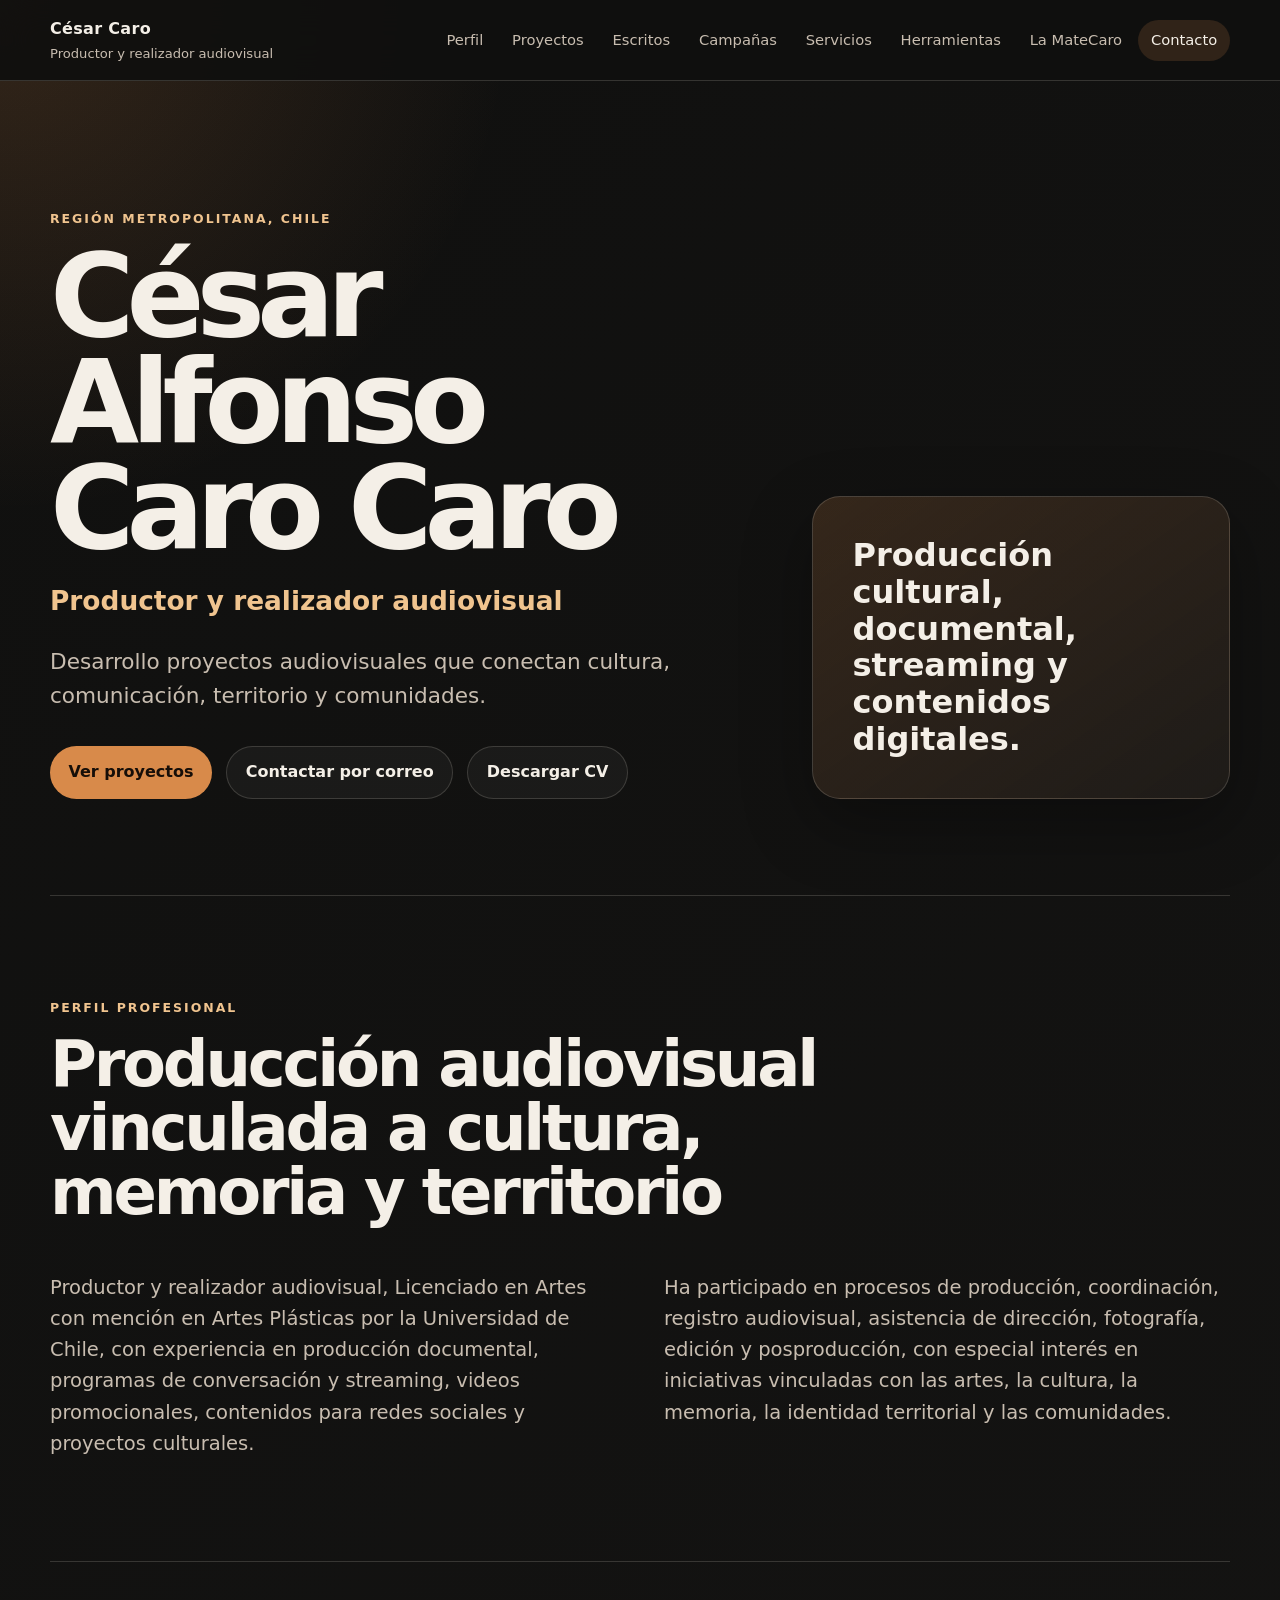
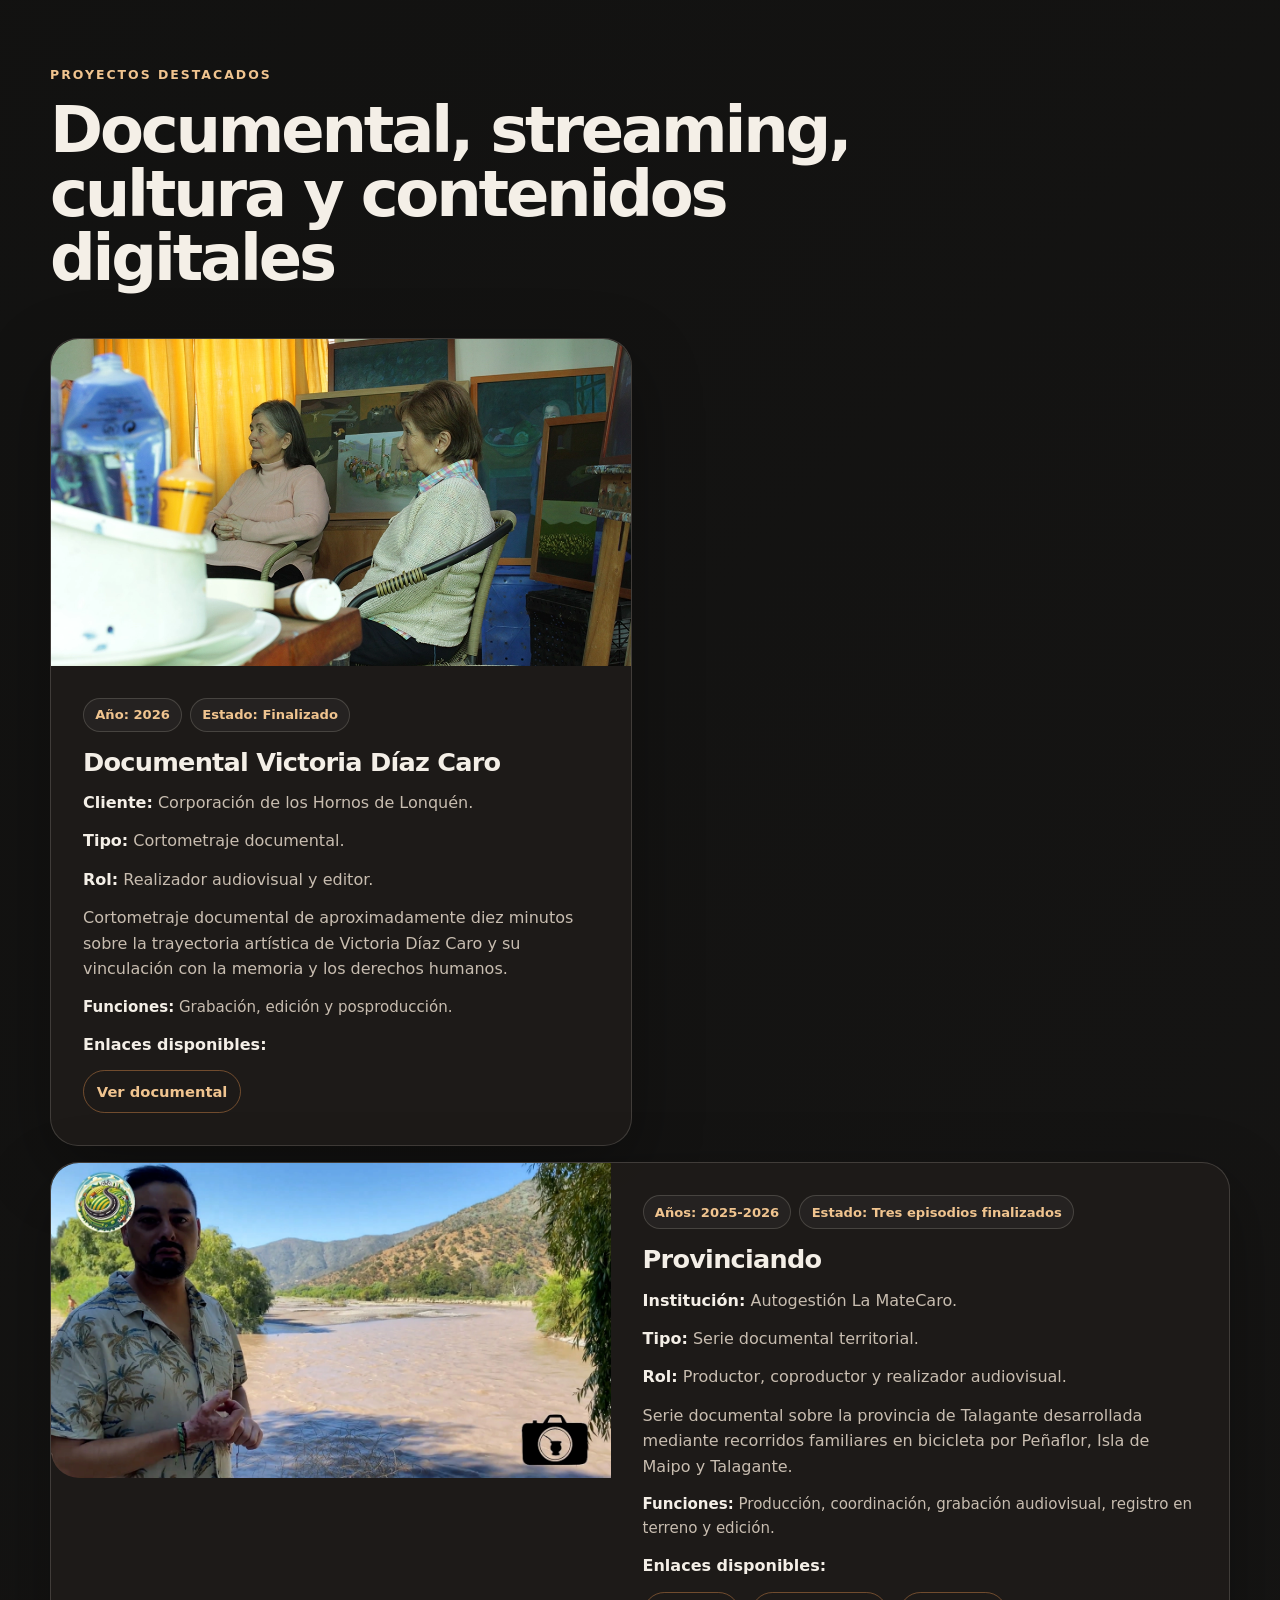
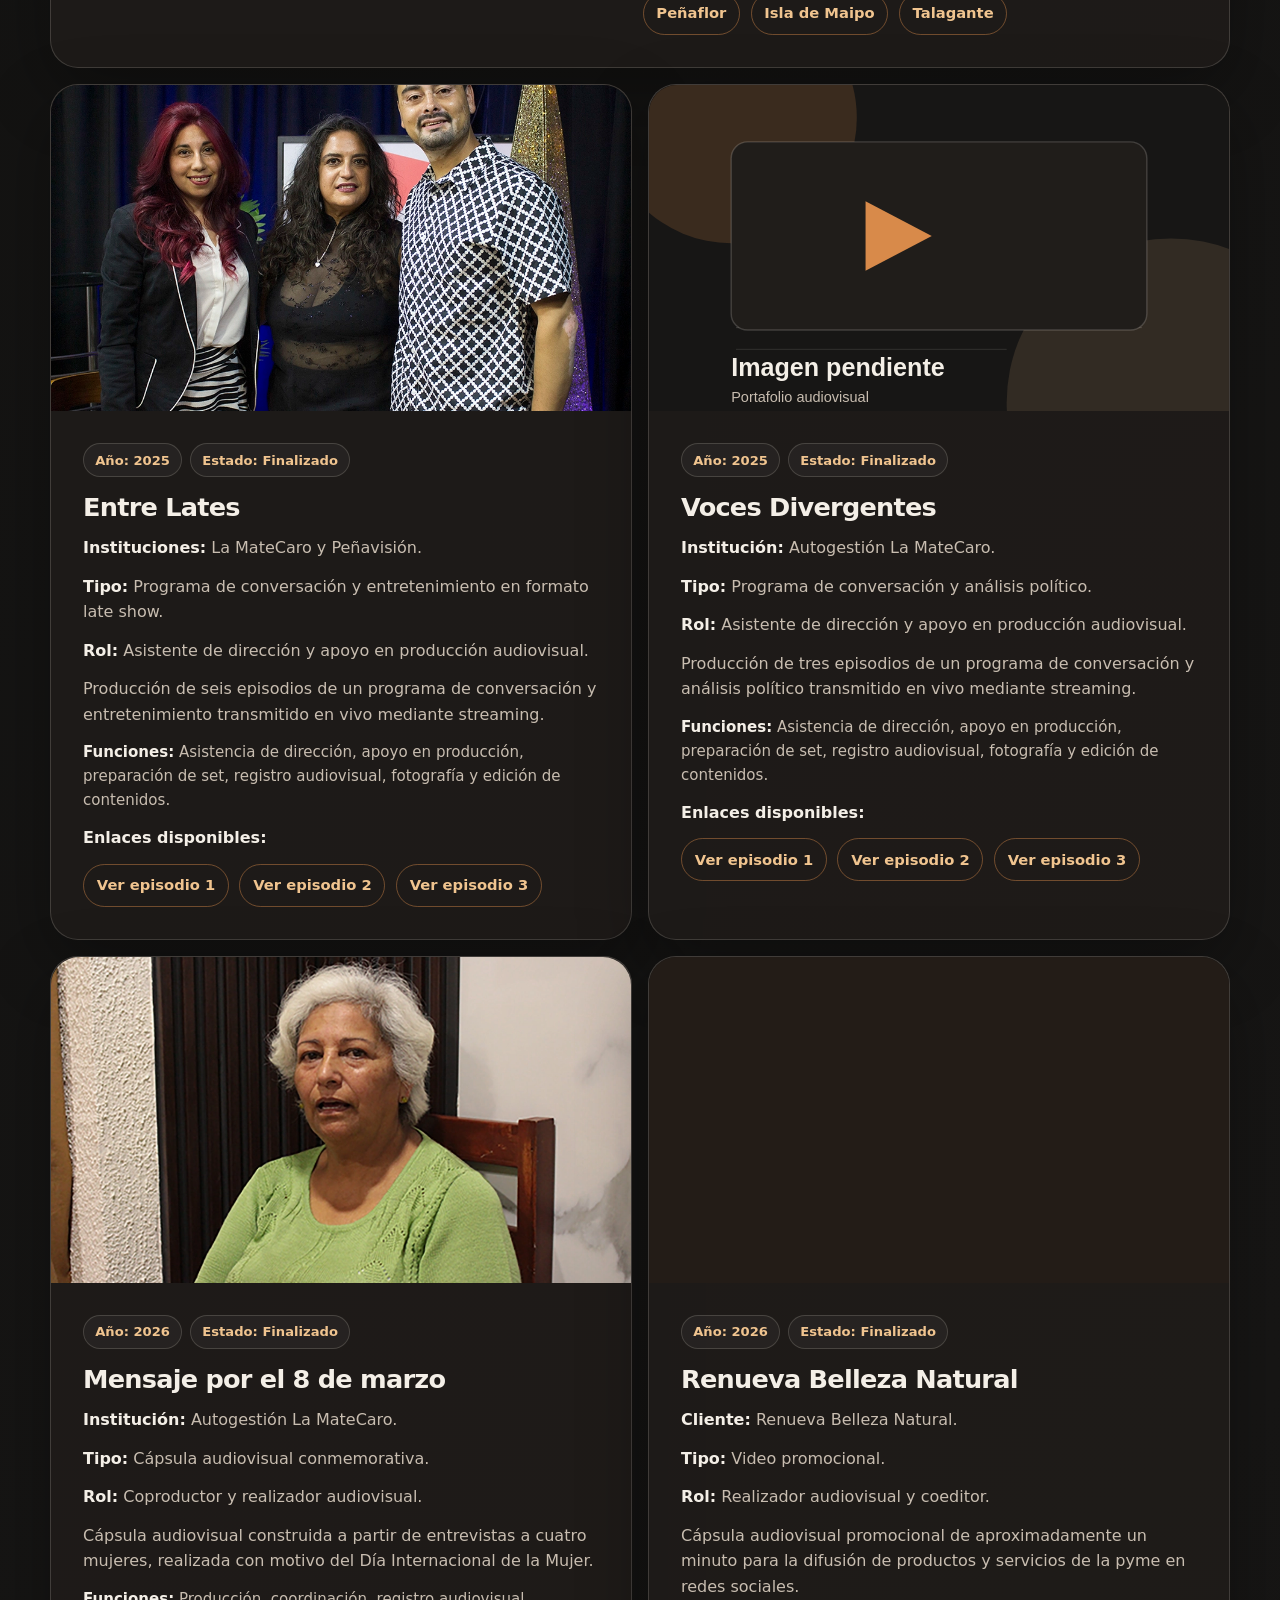
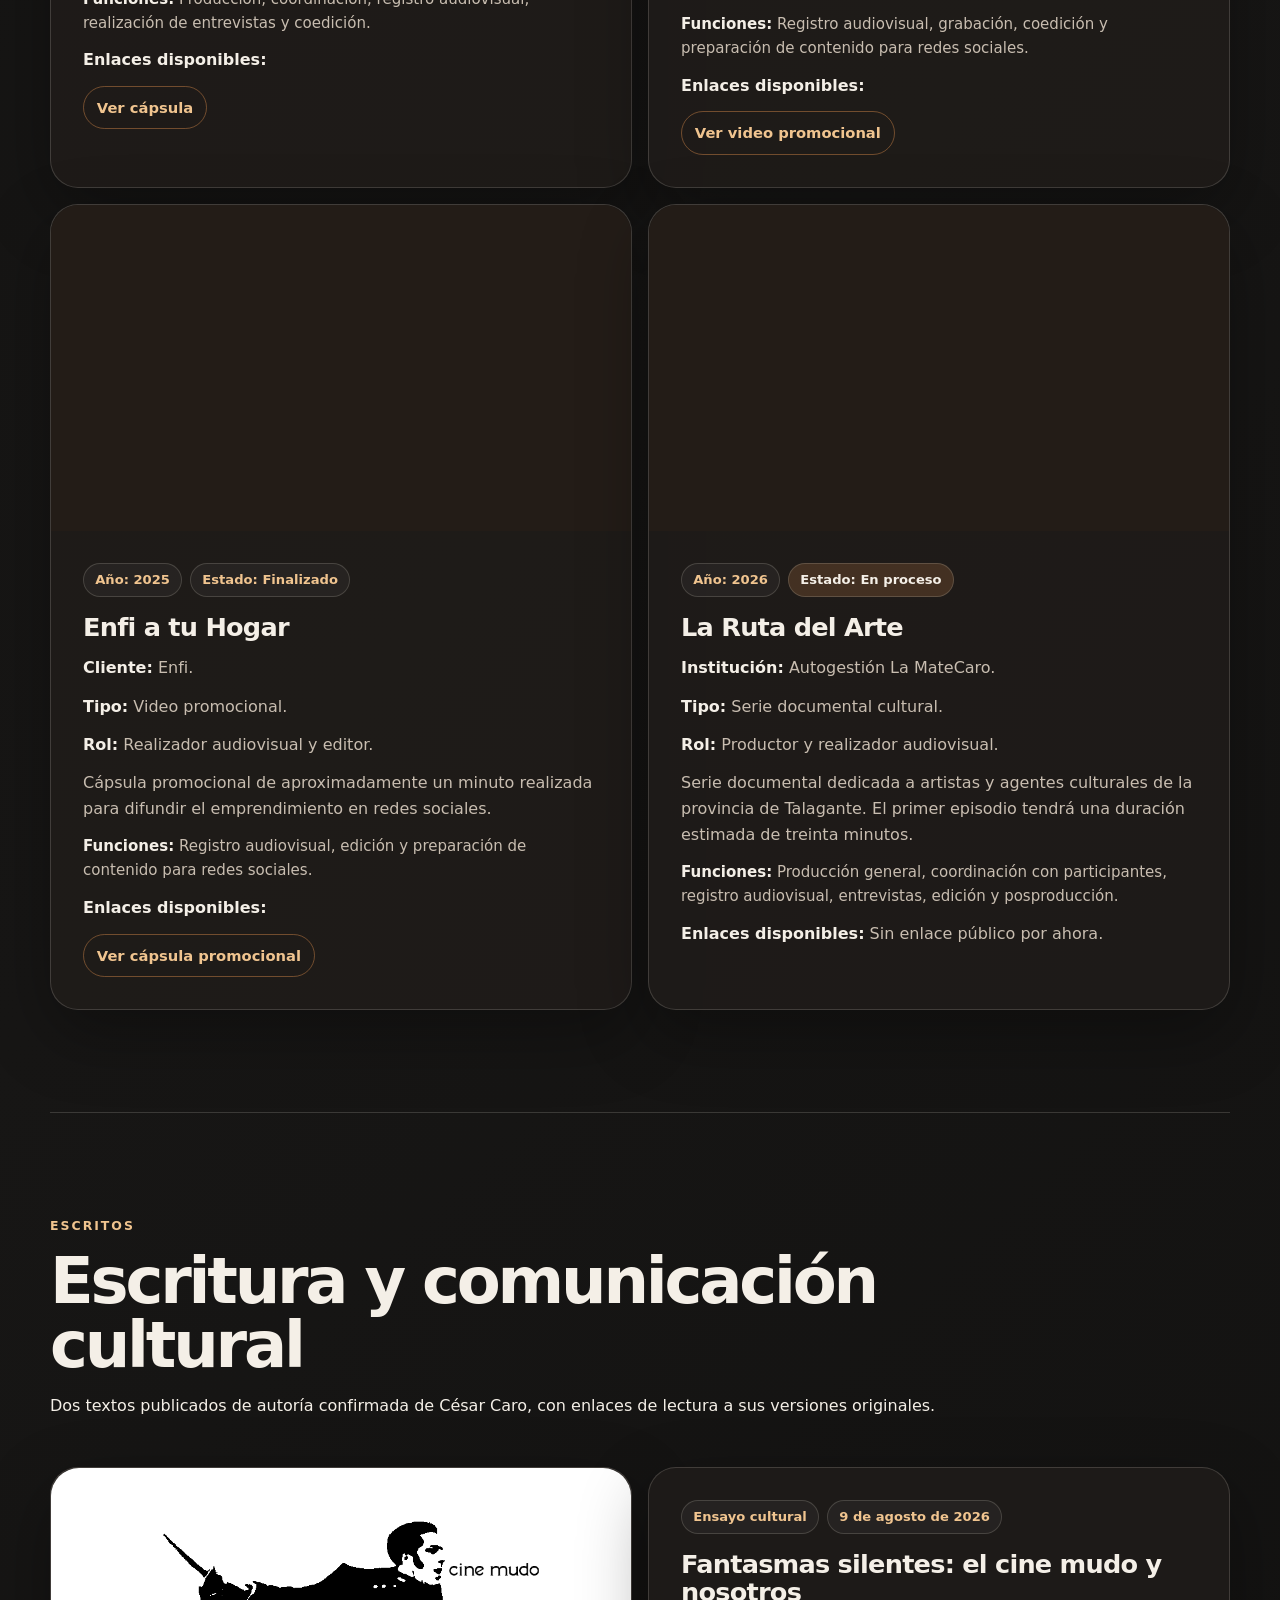
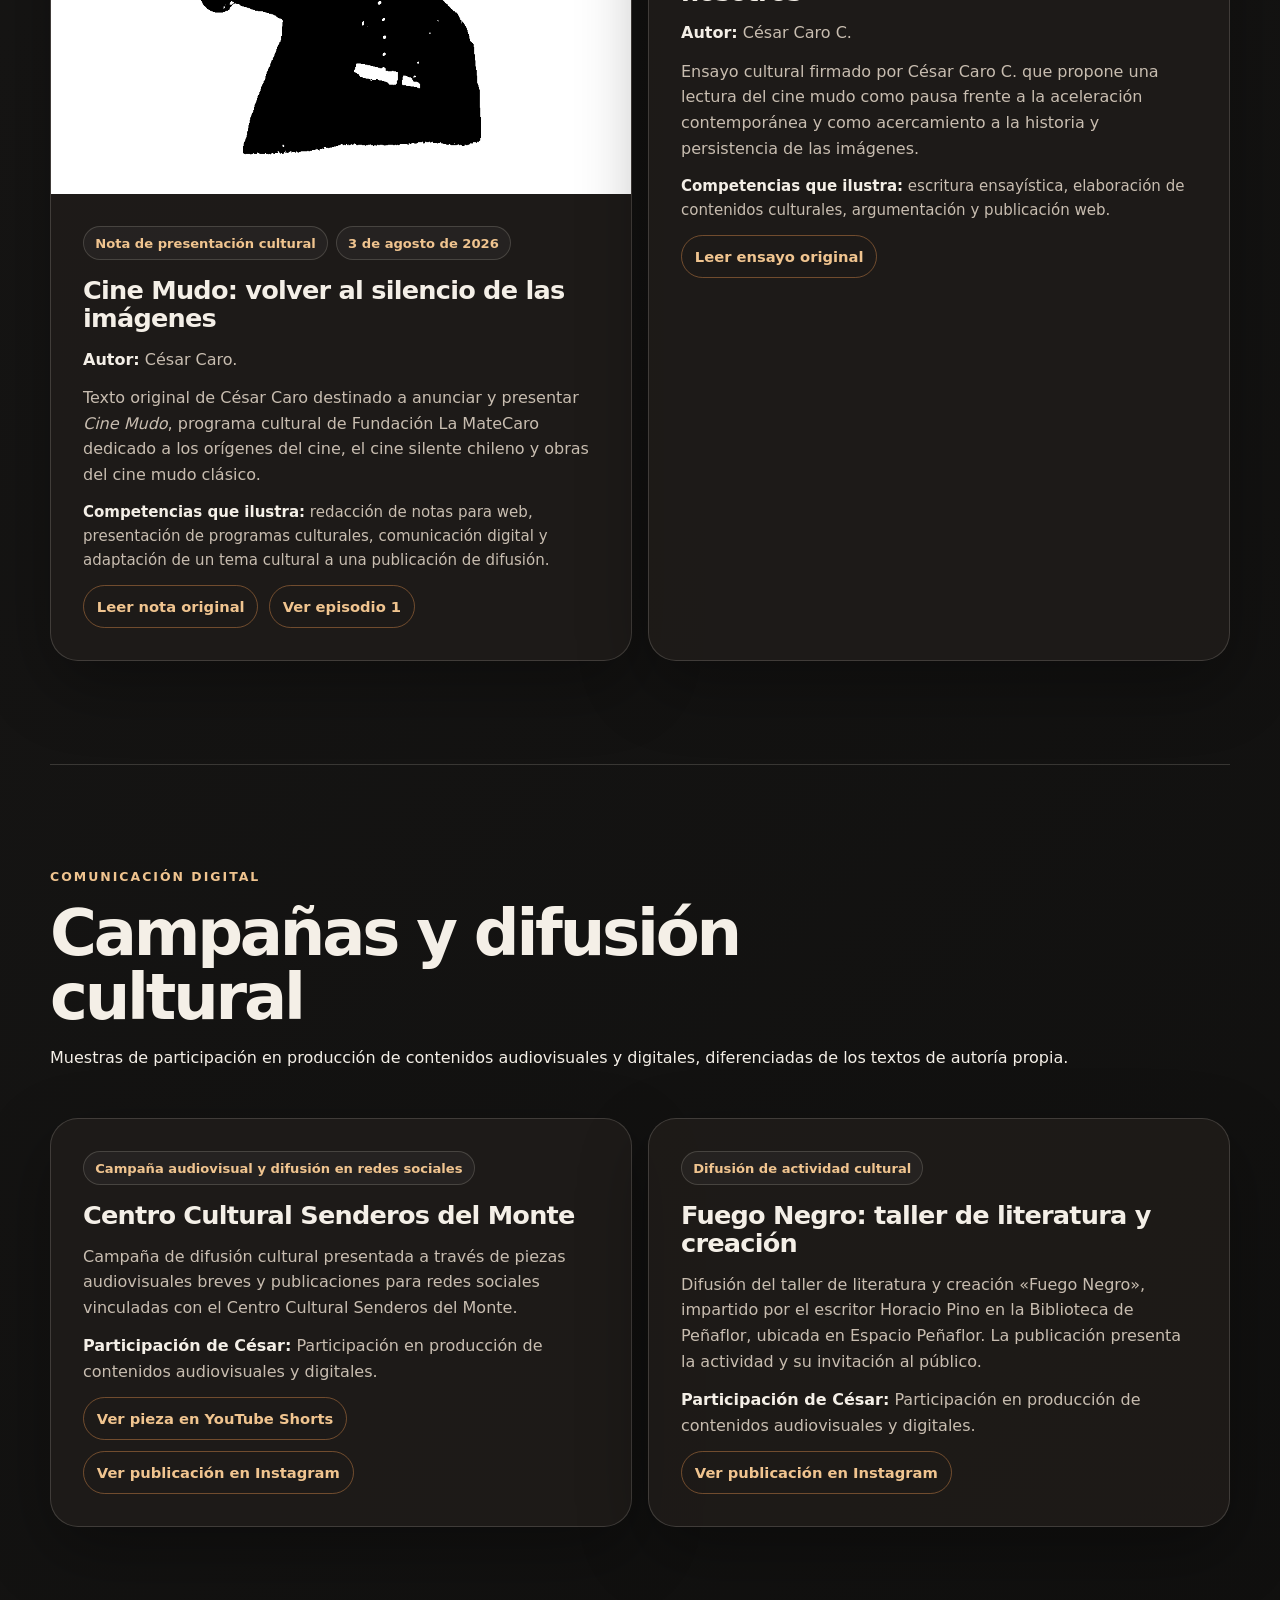
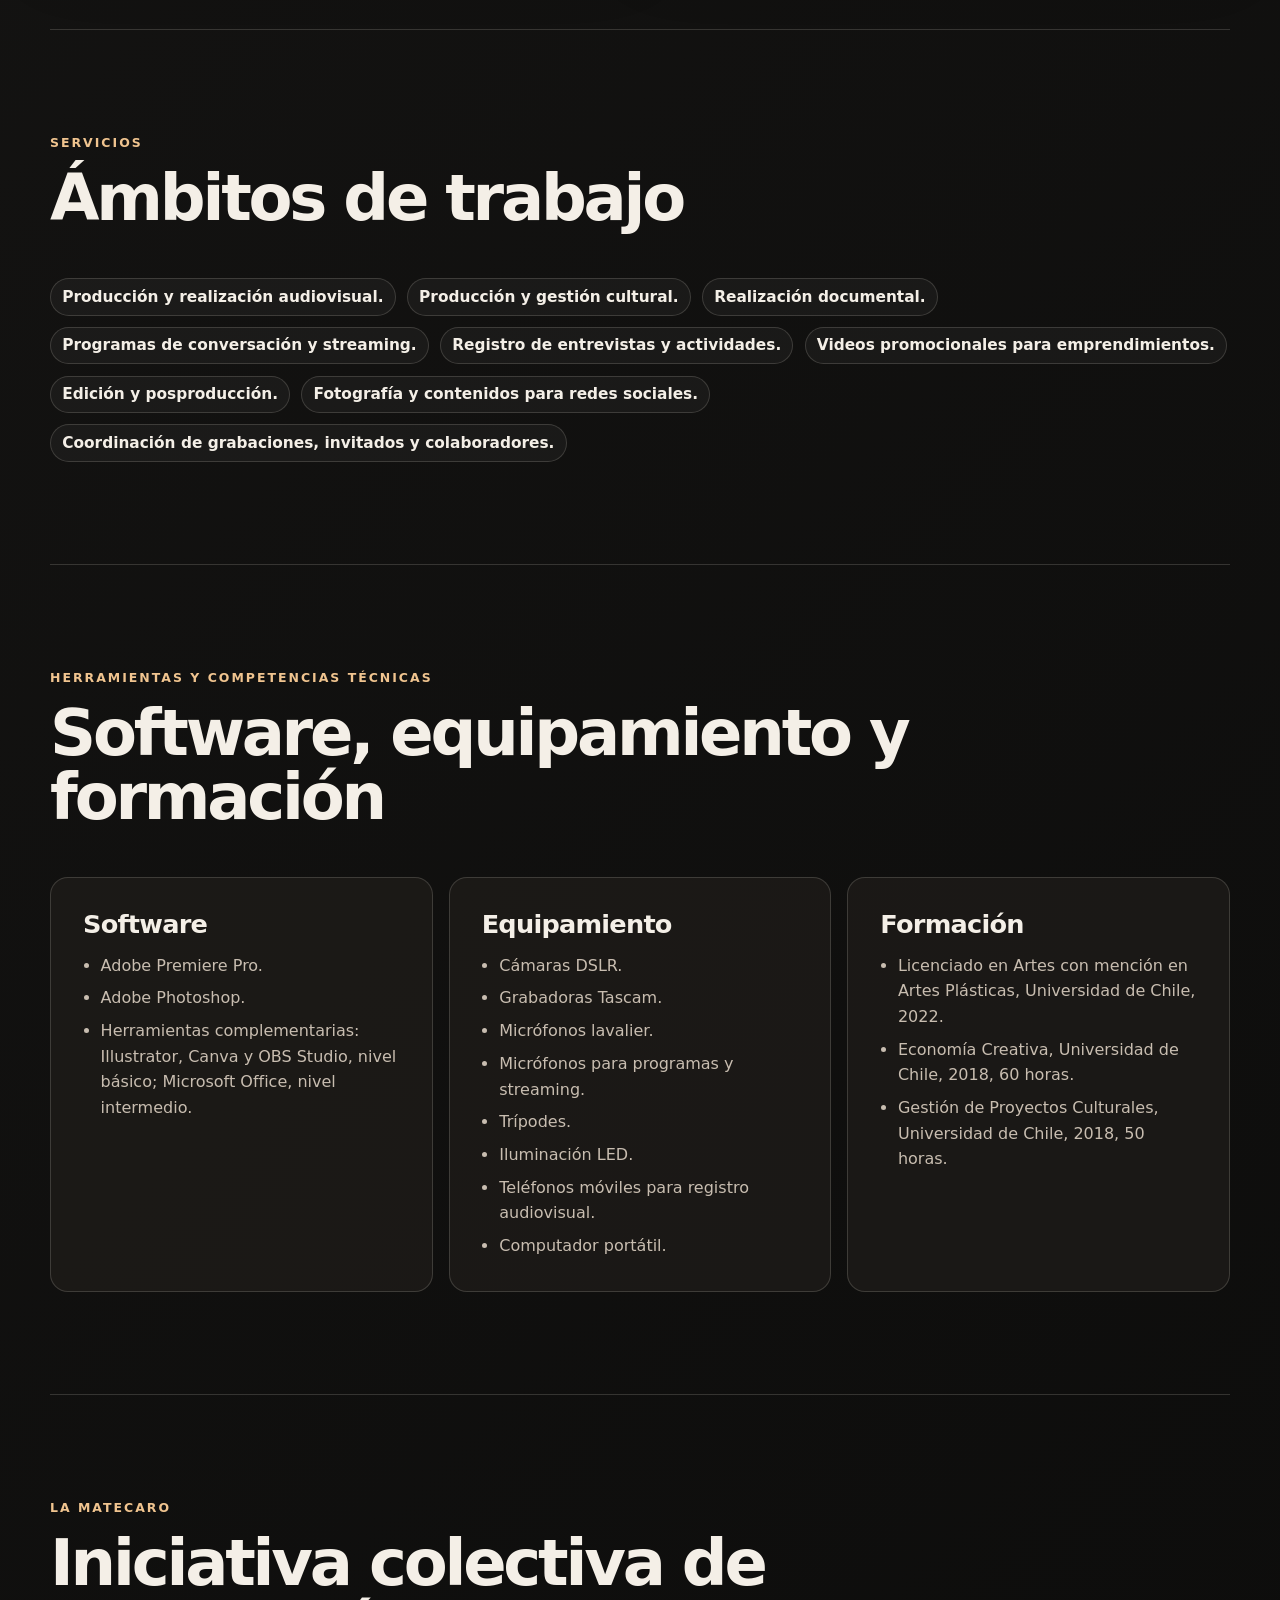
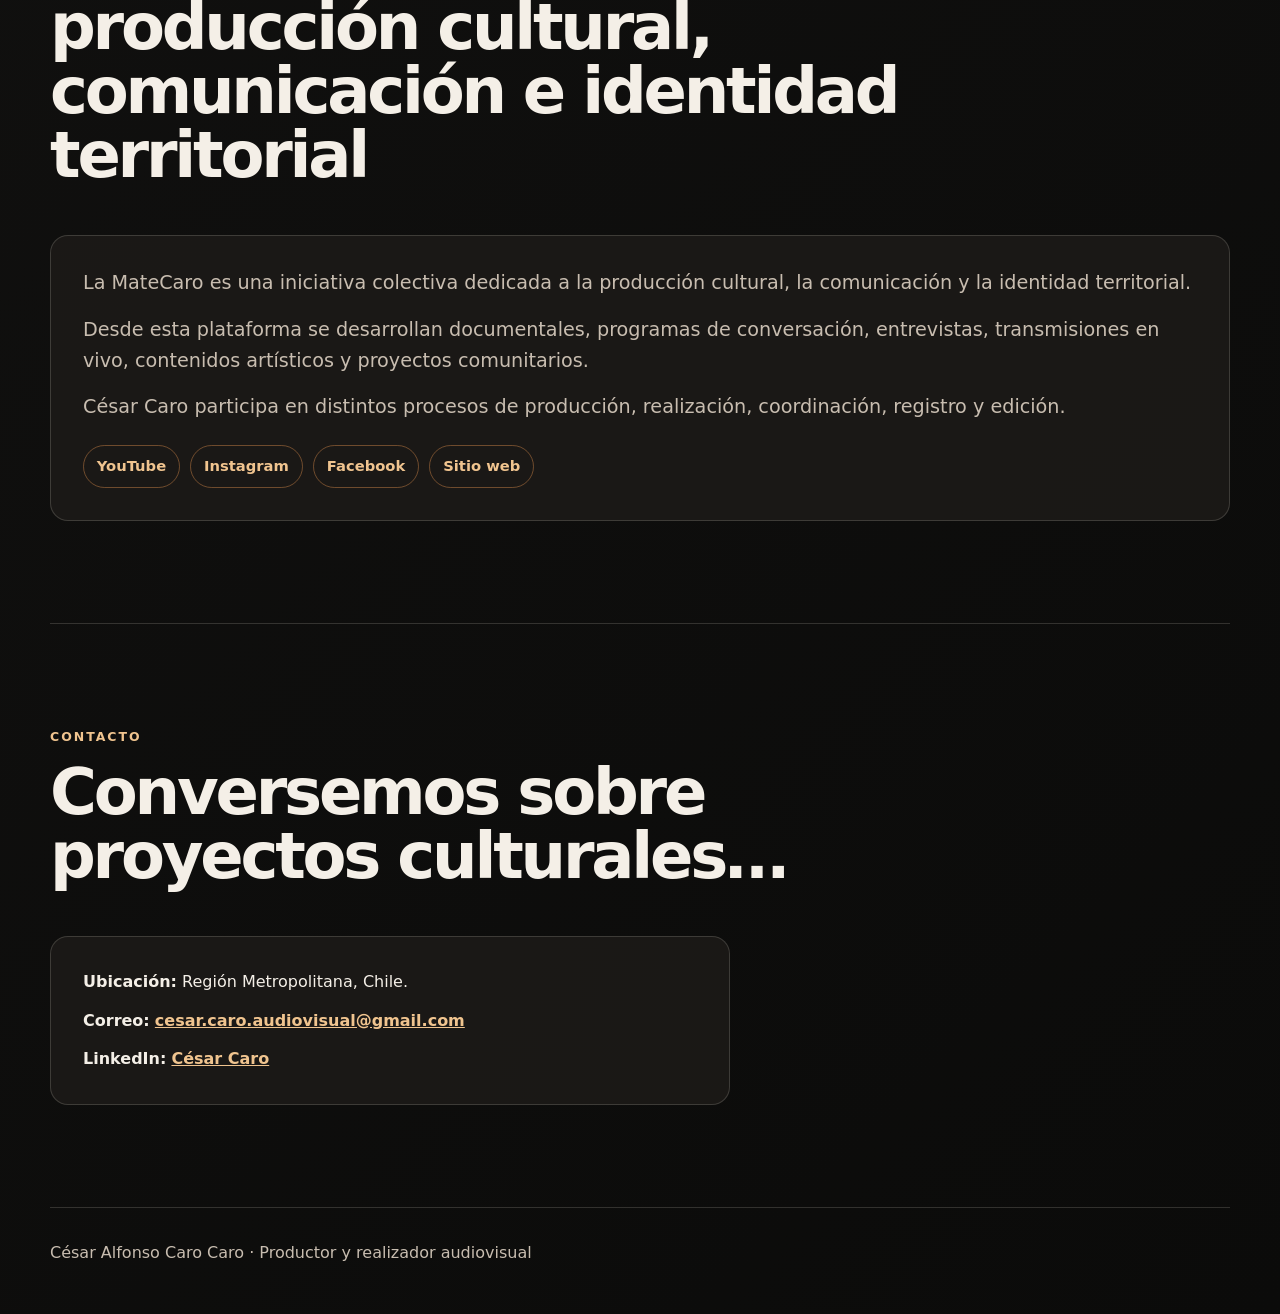
==== commit 55b2541a: "Actualización de portafolio profesional para comunicaciones Isla de Maipo" ====
--- a/index.html
+++ b/index.html
@@ -37,6 +37,8 @@
         <nav class="site-nav" id="navegacion" aria-label="Navegación principal">
           <a href="#perfil">Perfil</a>
           <a href="#proyectos">Proyectos</a>
+          <a href="#escritos">Escritos</a>
+          <a href="#campanas">Campañas</a>
           <a href="#servicios">Servicios</a>
           <a href="#herramientas">Herramientas</a>
           <a href="#matecaro">La MateCaro</a>
@@ -69,7 +71,7 @@
           <h2 id="perfil-title">Producción audiovisual vinculada a cultura, memoria y territorio</h2>
         </div>
         <div class="text-columns">
-          <p>Productor y realizador audiovisual, Licenciado en Artes por la Universidad de Chile, con experiencia en producción documental, programas de conversación y streaming, videos promocionales, contenidos para redes sociales y proyectos culturales.</p>
+          <p>Productor y realizador audiovisual, Licenciado en Artes con mención en Artes Plásticas por la Universidad de Chile, con experiencia en producción documental, programas de conversación y streaming, videos promocionales, contenidos para redes sociales y proyectos culturales.</p>
           <p>Ha participado en procesos de producción, coordinación, registro audiovisual, asistencia de dirección, fotografía, edición y posproducción, con especial interés en iniciativas vinculadas con las artes, la cultura, la memoria, la identidad territorial y las comunidades.</p>
         </div>
       </section>
@@ -233,6 +235,77 @@
               <p>Serie documental dedicada a artistas y agentes culturales de la provincia de Talagante. El primer episodio tendrá una duración estimada de treinta minutos.</p>
               <p class="functions"><strong>Funciones:</strong> Producción general, coordinación con participantes, registro audiovisual, entrevistas, edición y posproducción.</p>
               <p class="project-no-link"><strong>Enlaces disponibles:</strong> Sin enlace público por ahora.</p>
+            </div>
+          </article>
+        </div>
+      </section>
+
+      <section class="section" id="escritos" aria-labelledby="escritos-title">
+        <div class="section-heading">
+          <p class="eyebrow">Escritos</p>
+          <h2 id="escritos-title">Escritura y comunicación cultural</h2>
+          <p>Dos textos publicados de autoría confirmada de César Caro, con enlaces de lectura a sus versiones originales.</p>
+        </div>
+        <div class="projects-grid">
+          <article class="project-card">
+            <div class="project-media project-media-logo">
+              <img src="./assets/img/cine-mudo/Afiche_cine_mudo.png" alt="Logo del programa Cine Mudo" width="715" height="485" loading="lazy" decoding="async">
+            </div>
+            <div class="project-body">
+              <div class="project-meta"><span>Nota de presentación cultural</span><span>3 de agosto de 2026</span></div>
+              <h3>Cine Mudo: volver al silencio de las imágenes</h3>
+              <p><strong>Autor:</strong> César Caro.</p>
+              <p>Texto original de César Caro destinado a anunciar y presentar <em>Cine Mudo</em>, programa cultural de Fundación La MateCaro dedicado a los orígenes del cine, el cine silente chileno y obras del cine mudo clásico.</p>
+              <p class="functions"><strong>Competencias que ilustra:</strong> redacción de notas para web, presentación de programas culturales, comunicación digital y adaptación de un tema cultural a una publicación de difusión.</p>
+              <div class="project-links" aria-label="Lectura y episodio de Cine Mudo">
+                <a class="text-link" href="https://fundacionlamatecaro.cl/noticias/cine-mudo-programa-la-matecaro-silencio-imagenes/" target="_blank" rel="noopener noreferrer">Leer nota original</a>
+                <a class="text-link" href="https://www.youtube.com/watch?v=p1m4-NN06LM" target="_blank" rel="noopener noreferrer">Ver episodio 1</a>
+              </div>
+            </div>
+          </article>
+          <article class="project-card">
+            <div class="project-body">
+              <div class="project-meta"><span>Ensayo cultural</span><span>9 de agosto de 2026</span></div>
+              <h3>Fantasmas silentes: el cine mudo y nosotros</h3>
+              <p><strong>Autor:</strong> César Caro C.</p>
+              <p>Ensayo cultural firmado por César Caro C. que propone una lectura del cine mudo como pausa frente a la aceleración contemporánea y como acercamiento a la historia y persistencia de las imágenes.</p>
+              <p class="functions"><strong>Competencias que ilustra:</strong> escritura ensayística, elaboración de contenidos culturales, argumentación y publicación web.</p>
+              <div class="project-links" aria-label="Lectura de Fantasmas silentes: el cine mudo y nosotros">
+                <a class="text-link" href="https://fundacionlamatecaro.cl/blog/fantasmas-silentes-el-cine-mudo-y-nosotros/" target="_blank" rel="noopener noreferrer">Leer ensayo original</a>
+              </div>
+            </div>
+          </article>
+        </div>
+      </section>
+
+      <section class="section" id="campanas" aria-labelledby="campanas-title">
+        <div class="section-heading">
+          <p class="eyebrow">Comunicación digital</p>
+          <h2 id="campanas-title">Campañas y difusión cultural</h2>
+          <p>Muestras de participación en producción de contenidos audiovisuales y digitales, diferenciadas de los textos de autoría propia.</p>
+        </div>
+        <div class="projects-grid">
+          <article class="project-card">
+            <div class="project-body">
+              <div class="project-meta"><span>Campaña audiovisual y difusión en redes sociales</span></div>
+              <h3>Centro Cultural Senderos del Monte</h3>
+              <p>Campaña de difusión cultural presentada a través de piezas audiovisuales breves y publicaciones para redes sociales vinculadas con el Centro Cultural Senderos del Monte.</p>
+              <p><strong>Participación de César:</strong> Participación en producción de contenidos audiovisuales y digitales.</p>
+              <div class="project-links" aria-label="Muestras de la campaña del Centro Cultural Senderos del Monte">
+                <a class="text-link" href="https://www.youtube.com/shorts/5SmfBtUB41U" target="_blank" rel="noopener noreferrer">Ver pieza en YouTube Shorts</a>
+                <a class="text-link" href="https://www.instagram.com/p/DeSi9Cixj3c/" target="_blank" rel="noopener noreferrer">Ver publicación en Instagram</a>
+              </div>
+            </div>
+          </article>
+          <article class="project-card">
+            <div class="project-body">
+              <div class="project-meta"><span>Difusión de actividad cultural</span></div>
+              <h3>Fuego Negro: taller de literatura y creación</h3>
+              <p>Difusión del taller de literatura y creación «Fuego Negro», impartido por el escritor Horacio Pino en la Biblioteca de Peñaflor, ubicada en Espacio Peñaflor. La publicación presenta la actividad y su invitación al público.</p>
+              <p><strong>Participación de César:</strong> Participación en producción de contenidos audiovisuales y digitales.</p>
+              <div class="project-links" aria-label="Muestra de difusión del taller Fuego Negro">
+                <a class="text-link" href="https://www.instagram.com/p/Db1zagHzGdW/" target="_blank" rel="noopener noreferrer">Ver publicación en Instagram</a>
+              </div>
             </div>
           </article>
         </div>
@@ -267,6 +340,7 @@
             <ul>
               <li>Adobe Premiere Pro.</li>
               <li>Adobe Photoshop.</li>
+              <li>Herramientas complementarias: Illustrator, Canva y OBS Studio, nivel básico; Microsoft Office, nivel intermedio.</li>
             </ul>
           </article>
           <article class="info-card">
@@ -314,7 +388,7 @@
       <section class="section contact-section" id="contacto" aria-labelledby="contacto-title">
         <div class="section-heading">
           <p class="eyebrow">Contacto</p>
-          <h2 id="contacto-title">Conversar sobre proyectos audiovisuales y culturales</h2>
+          <h2 id="contacto-title">Conversemos sobre proyectos culturales…</h2>
         </div>
         <div class="contact-card">
           <p><strong>Ubicación:</strong> Región Metropolitana, Chile.</p>
--- a/assets/css/styles.css
+++ b/assets/css/styles.css
@@ -24,7 +24,6 @@
 }
 
 body {
-  min-width: 320px;
   margin: 0;
   overflow-x: hidden;
   background:
@@ -340,6 +339,15 @@
   object-fit: cover;
 }
 
+.project-media-logo {
+  background: #fff;
+  padding: 1rem;
+}
+
+.project-media-logo img {
+  object-fit: contain;
+}
+
 .project-body {
   padding: clamp(1.2rem, 3vw, 2rem);
 }
@@ -476,7 +484,7 @@
   margin: 0;
 }
 
-@media (max-width: 860px) {
+@media (max-width: 1100px) {
   .header-inner {
     align-items: flex-start;
     flex-wrap: wrap;
@@ -505,7 +513,9 @@
     border: 1px solid var(--border);
     text-align: center;
   }
-
+}
+
+@media (max-width: 860px) {
   .hero,
   .project-card-featured,
   .text-columns,
